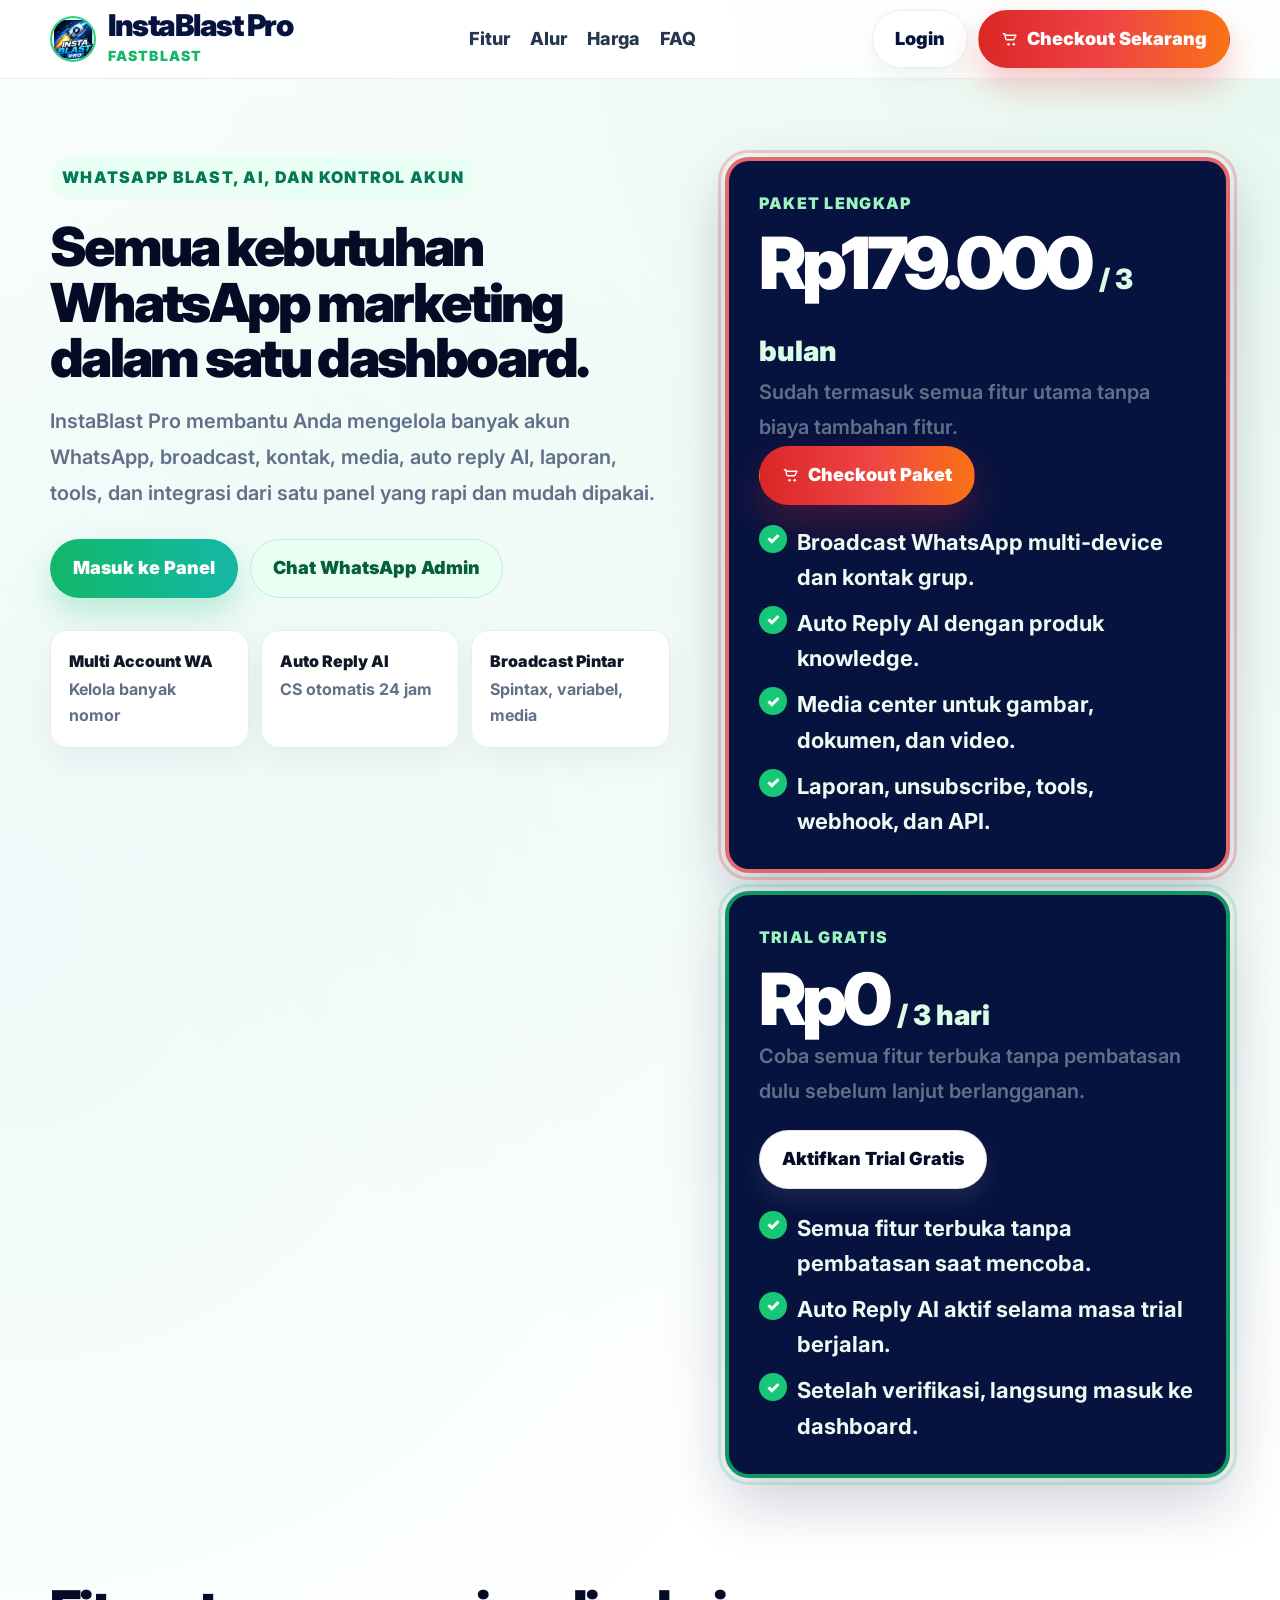
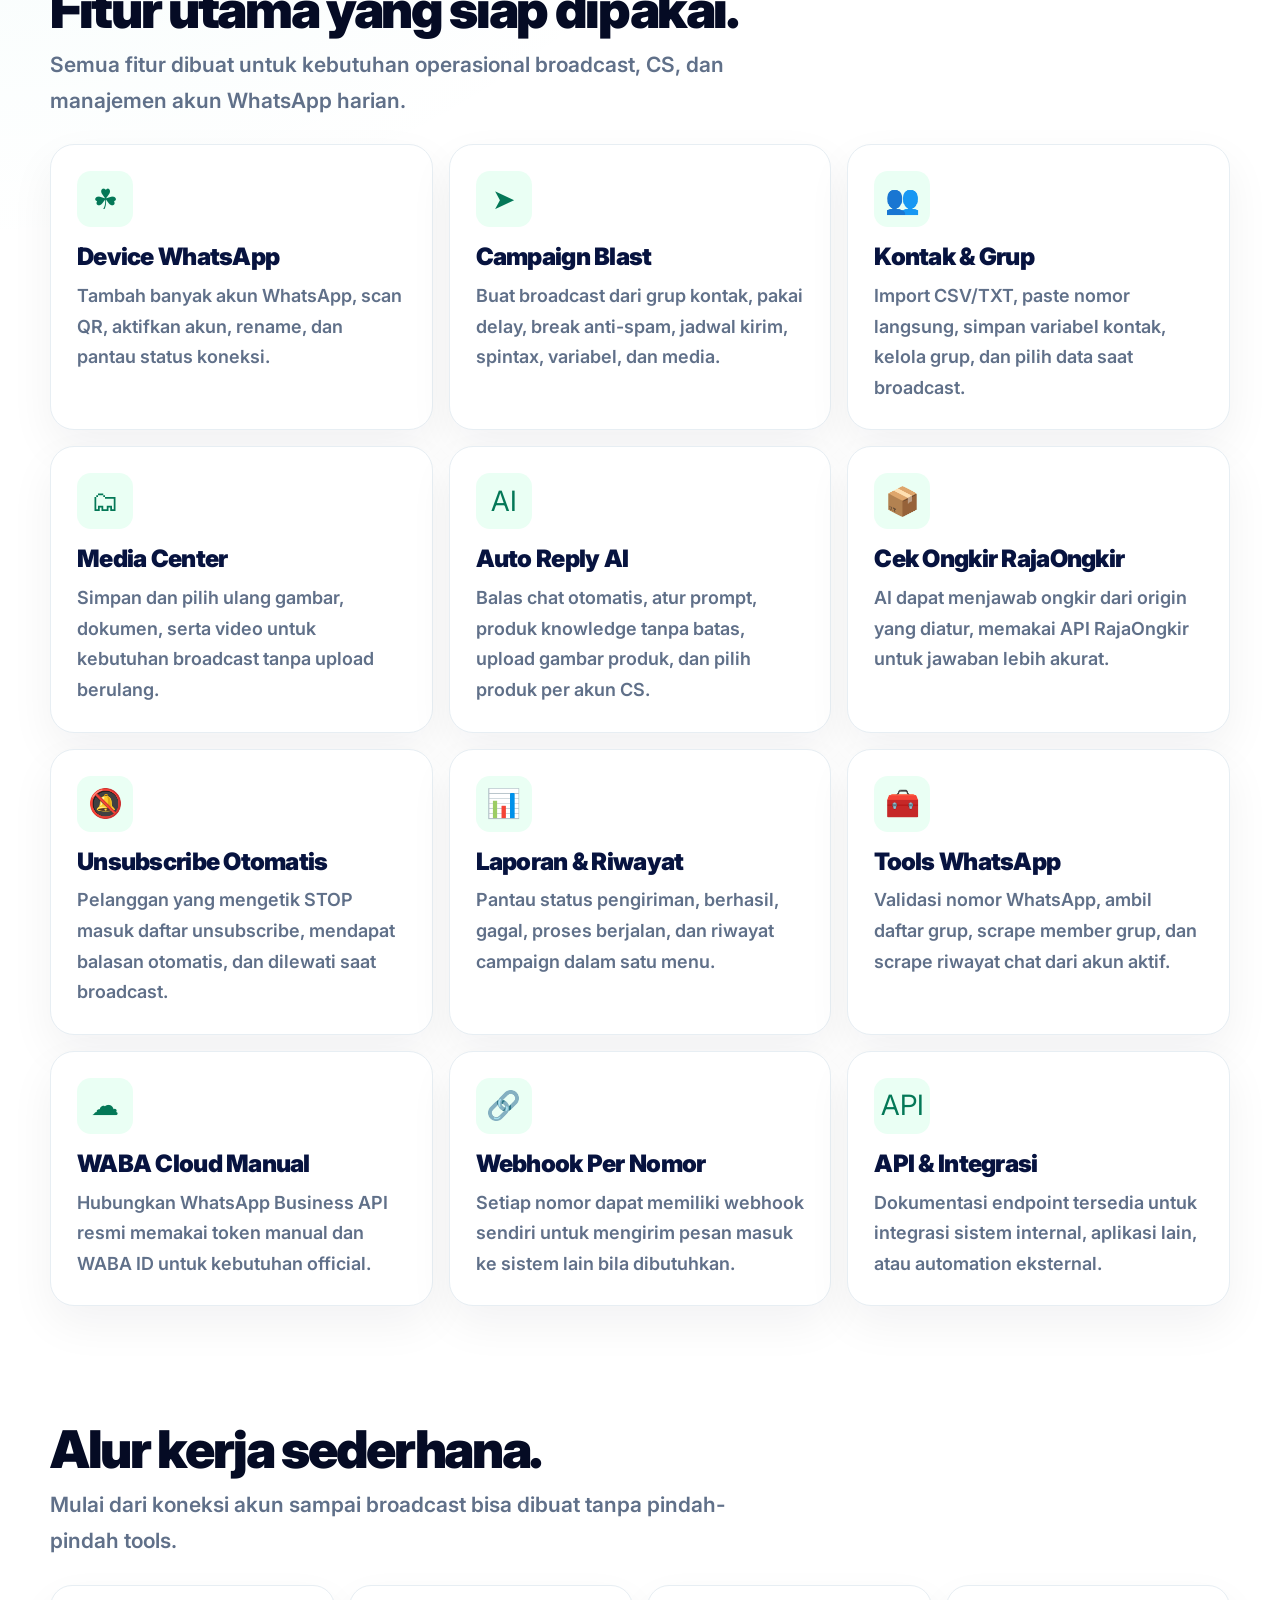
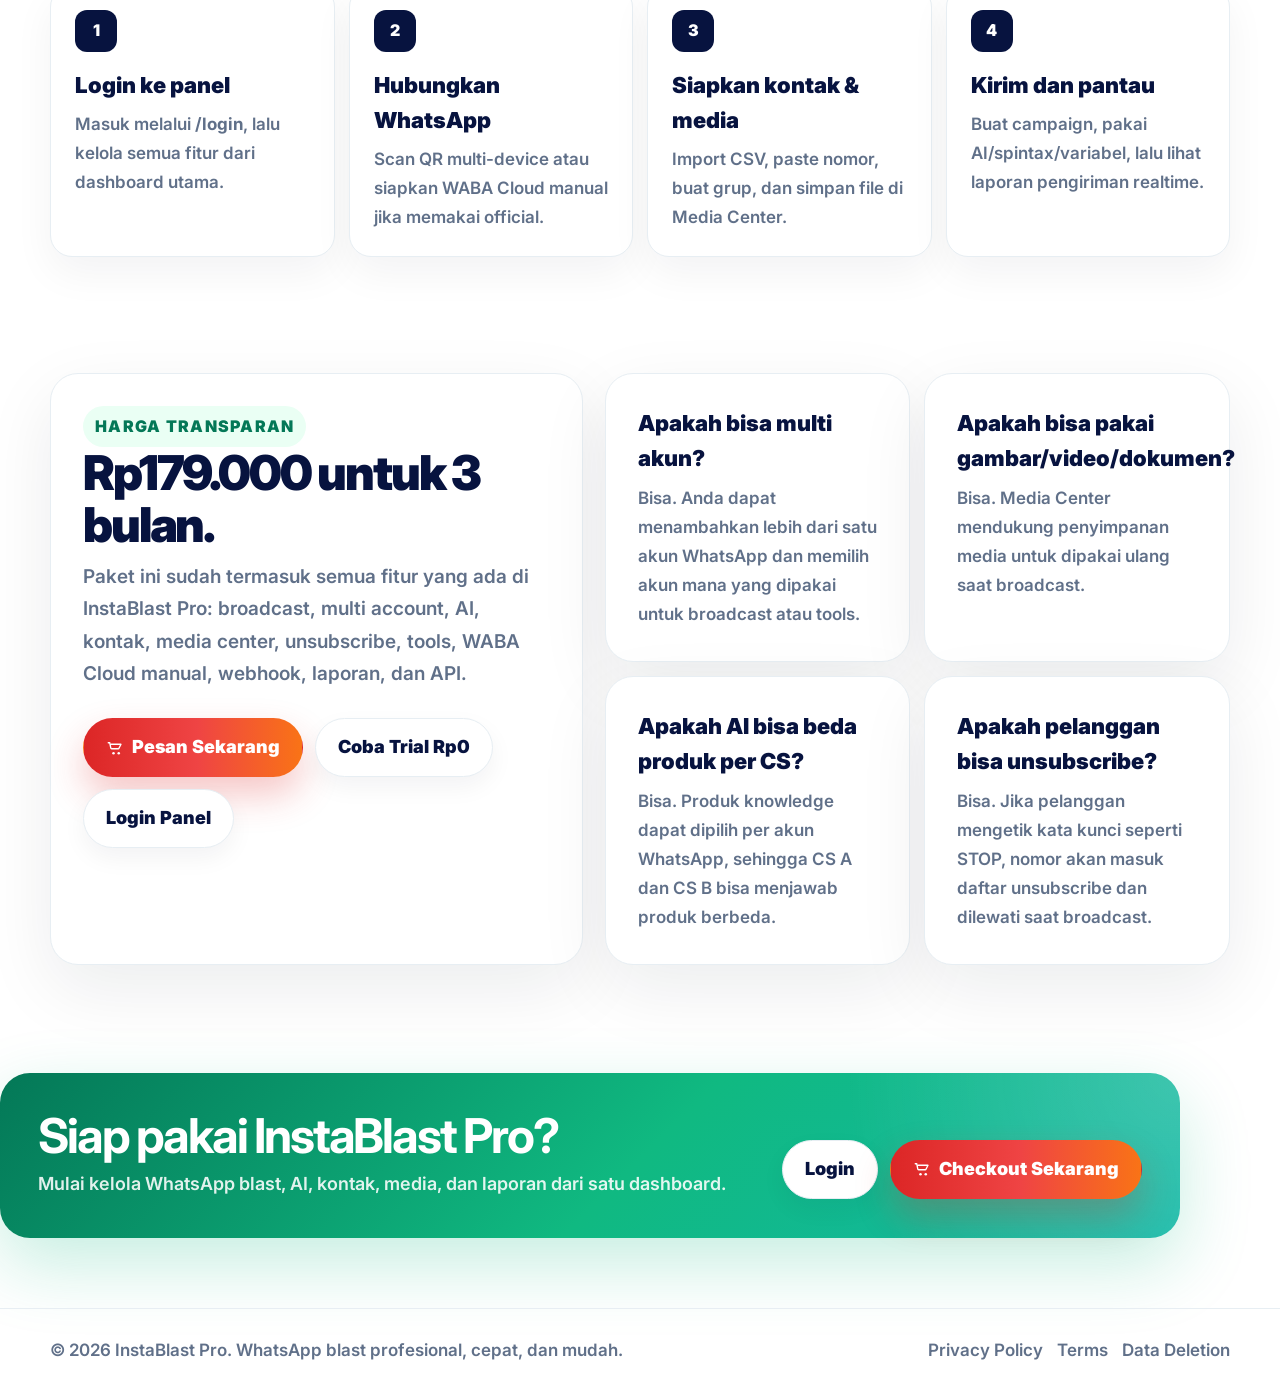
==== views/landing.html @ 59255509 "Add trial OTP flow and landing fixes" ====
<!doctype html>
<html lang="id">
<head>
  <meta charset="utf-8" />
  <meta name="viewport" content="width=device-width, initial-scale=1" />
  <title>InstaBlast Pro - WhatsApp Blast, AI, dan Multi Account</title>
  <meta name="description" content="InstaBlast Pro membantu bisnis mengelola WhatsApp blast, auto reply AI, kontak, media, laporan, dan multi account dalam satu dashboard." />
  <link rel="icon" href="/icon.ico" sizes="any" />
  <link href="https://fonts.googleapis.com/css2?family=Inter:wght@400;500;600;700;800;900&display=swap" rel="stylesheet">
  <style>
    :root {
      --green: #12b76a;
      --green-dark: #047857;
      --green-soft: #eafff4;
      --teal: #14b8a6;
      --ink: #07133f;
      --muted: #607089;
      --line: #e7eef3;
      --card: #ffffff;
      --bg: #ffffff;
      --shadow: 0 24px 70px rgba(16, 24, 40, 0.08);
      --radius: 28px;
    }

    * { box-sizing: border-box; }

    html {
      scroll-behavior: smooth;
    }

    body {
      margin: 0;
      font-family: 'Inter', sans-serif;
      color: var(--ink);
      background:
        radial-gradient(circle at top right, rgba(18, 183, 106, 0.10), transparent 32%),
        radial-gradient(circle at left 20%, rgba(20, 184, 166, 0.08), transparent 24%),
        var(--bg);
      line-height: 1.6;
    }

    a { color: inherit; text-decoration: none; }

    .container {
      width: min(1180px, calc(100% - 36px));
      margin: 0 auto;
    }

    .nav {
      position: sticky;
      top: 0;
      z-index: 20;
      background: rgba(255,255,255,0.88);
      backdrop-filter: blur(18px);
      border-bottom: 1px solid rgba(231, 238, 243, 0.86);
    }

    .nav-inner {
      height: 78px;
      display: flex;
      align-items: center;
      justify-content: space-between;
      gap: 18px;
    }

    .brand {
      display: flex;
      align-items: center;
      gap: 12px;
      min-width: 0;
    }

    .brand-logo {
      width: 46px;
      height: 46px;
      border-radius: 50%;
      overflow: hidden;
      border: 2px solid #31d084;
      background: var(--green-soft);
      flex: 0 0 46px;
    }

    .brand-logo img {
      width: 100%;
      height: 100%;
      object-fit: cover;
      display: block;
    }

    .brand-title {
      display: block;
      font-size: 30px;
      font-weight: 900;
      letter-spacing: -0.05em;
      line-height: 1;
    }

    .brand-sub {
      display: inline-block;
      margin-top: 5px;
      color: var(--green);
      font-size: 14px;
      font-weight: 900;
      letter-spacing: 0.08em;
      text-transform: uppercase;
    }

    .nav-links {
      display: flex;
      align-items: center;
      gap: 20px;
      color: #26364f;
      font-size: 18px;
      font-weight: 800;
    }

    .nav-links a:hover {
      color: var(--green-dark);
    }

    .nav-actions {
      display: flex;
      align-items: center;
      gap: 10px;
    }

    .btn {
      display: inline-flex;
      align-items: center;
      justify-content: center;
      gap: 8px;
      min-height: 54px;
      padding: 14px 22px;
      border-radius: 999px;
      font-weight: 900;
      font-size: 18px;
      border: 1px solid transparent;
      transition: transform .2s ease, box-shadow .2s ease, background .2s ease;
      white-space: nowrap;
    }

    .btn:hover {
      transform: translateY(-1px);
    }

    .btn-icon {
      width: 18px;
      height: 18px;
      display: inline-flex;
      flex: 0 0 18px;
    }

    .btn-icon svg {
      width: 100%;
      height: 100%;
      display: block;
    }

    .btn-primary {
      background: linear-gradient(90deg, var(--green) 0%, var(--teal) 100%);
      color: #ffffff;
      box-shadow: 0 16px 32px rgba(18, 183, 106, 0.24);
    }

    .btn-checkout {
      background: linear-gradient(90deg, #dc2626 0%, #ef4444 52%, #f97316 100%);
      color: #ffffff;
      box-shadow: 0 18px 36px rgba(220, 38, 38, 0.26);
    }

    .btn-checkout:hover {
      box-shadow: 0 22px 40px rgba(220, 38, 38, 0.34);
    }

    .btn-light {
      background: #ffffff;
      color: var(--ink);
      border-color: var(--line);
      box-shadow: 0 10px 24px rgba(16,24,40,0.05);
    }

    .btn-wa {
      background: var(--green-soft);
      color: #075e3c;
      border-color: #b9efcf;
    }

    .hero {
      padding: 78px 0 46px;
    }

    .hero-grid {
      display: grid;
      grid-template-columns: minmax(0, 1.04fr) minmax(320px, 0.82fr);
      gap: 34px;
      align-items: start;
    }

    .eyebrow {
      display: inline-flex;
      align-items: center;
      gap: 8px;
      padding: 8px 12px;
      border-radius: 999px;
      background: var(--green-soft);
      color: var(--green-dark);
      font-size: 16px;
      font-weight: 900;
      text-transform: uppercase;
      letter-spacing: .08em;
    }

    .hero h1 {
      margin: 20px 0 18px;
      max-width: 620px;
      font-size: clamp(34px, 4.2vw, 56px);
      line-height: 1.04;
      letter-spacing: -0.05em;
      font-weight: 900;
      color: #050b24;
    }

    .hero p {
      margin: 0;
      max-width: 620px;
      color: var(--muted);
      font-size: clamp(17px, 1.7vw, 20px);
      line-height: 1.78;
      font-weight: 600;
    }

    .hero-actions {
      display: flex;
      flex-wrap: wrap;
      gap: 12px;
      margin-top: 28px;
    }

    .hero-badges {
      display: grid;
      grid-template-columns: repeat(3, minmax(0, 1fr));
      gap: 12px;
      margin-top: 32px;
      max-width: 620px;
    }

    .hero-pricing-stack {
      display: grid;
      gap: 18px;
    }

    .trial-banner {
      padding: 30px;
      border-radius: 24px;
      background: #07133f;
      color: #ffffff;
      border: 4px solid rgba(18, 183, 106, 0.8);
      box-shadow: 0 24px 60px rgba(7, 19, 63, 0.2);
      outline: 3px solid rgba(18, 183, 106, 0.18);
      outline-offset: 4px;
    }

    .trial-banner .price-label {
      color: #9bf3bf;
    }

    .trial-banner .price {
      color: #ffffff;
      margin-top: 12px;
    }

    .trial-banner .price small {
      color: #d8fce6;
    }

    .trial-banner-copy {
      color: #d8e2f0;
    }

    .trial-banner .hero-actions {
      margin-top: 20px;
    }

    .trial-banner .btn-light {
      color: #07133f;
      border-color: rgba(255, 255, 255, 0.18);
      box-shadow: 0 12px 24px rgba(255,255,255,0.08);
    }

    .trial-banner .included-list {
      margin-top: 22px;
    }

    .trial-banner .included-item {
      color: #eefaf3;
    }

    .trial-banner .check {
      background: #16c776;
    }

    .mini-badge {
      padding: 18px;
      border-radius: 18px;
      background: #ffffff;
      border: 1px solid var(--line);
      box-shadow: 0 12px 30px rgba(16,24,40,0.05);
      font-weight: 900;
      color: #101828;
    }

    .mini-badge span {
      display: block;
      margin-top: 3px;
      color: var(--muted);
      font-size: 16px;
      font-weight: 700;
    }

    .hero-card {
      position: relative;
      padding: 26px;
      border-radius: var(--radius);
      background:
        radial-gradient(circle at top right, rgba(18, 183, 106, .16), transparent 32%),
        #ffffff;
      border: 1px solid var(--line);
      box-shadow: var(--shadow);
      overflow: hidden;
    }

    .trial-banner .btn-light {
      color: #050b24;
      border-color: rgba(17, 24, 39, 0.12);
    }

    .price-card {
      padding: 30px;
      border-radius: 24px;
      background: #07133f;
      color: #ffffff;
      border: 4px solid rgba(248, 113, 113, 0.92);
      box-shadow: 0 24px 60px rgba(7, 19, 63, 0.22);
      outline: 3px solid rgba(220, 38, 38, 0.22);
      outline-offset: 4px;
    }

    .price-label {
      color: #9bf3bf;
      font-size: 16px;
      font-weight: 900;
      letter-spacing: .08em;
      text-transform: uppercase;
    }

    .price {
      margin: 10px 0 4px;
      font-size: 72px;
      line-height: 1;
      letter-spacing: -0.06em;
      font-weight: 900;
    }

    .price small {
      font-size: 28px;
      letter-spacing: 0;
      color: #d8fce6;
    }

    .price-note {
      margin: 0 0 22px;
      color: #d8e2f0;
      font-size: 22px;
      font-weight: 600;
    }

    .included-list {
      display: grid;
      gap: 11px;
      margin: 20px 0 0;
    }

    .included-item {
      display: flex;
      gap: 10px;
      align-items: flex-start;
      color: #eefaf3;
      font-size: 22px;
      font-weight: 700;
    }

    .check {
      width: 28px;
      height: 28px;
      flex: 0 0 28px;
      display: grid;
      place-items: center;
      border-radius: 50%;
      background: #16c776;
      color: #ffffff;
      font-size: 16px;
      font-weight: 900;
    }

    .section {
      padding: 58px 0;
    }

    .section-head {
      max-width: 720px;
      margin-bottom: 26px;
    }

    .section-title {
      margin: 0 0 10px;
      font-size: clamp(34px, 4.1vw, 52px);
      line-height: 1.06;
      letter-spacing: -0.045em;
      font-weight: 900;
      color: #050b24;
    }

    .section-copy {
      margin: 0;
      color: var(--muted);
      font-size: clamp(18px, 2vw, 21px);
      font-weight: 600;
      line-height: 1.7;
    }

    .feature-grid {
      display: grid;
      grid-template-columns: repeat(3, minmax(0, 1fr));
      gap: 16px;
    }

    .feature-card {
      min-height: 250px;
      padding: 26px;
      border-radius: 24px;
      background: #ffffff;
      border: 1px solid var(--line);
      box-shadow: 0 18px 46px rgba(16,24,40,0.055);
    }

    .feature-icon {
      width: 56px;
      height: 56px;
      display: grid;
      place-items: center;
      border-radius: 14px;
      background: var(--green-soft);
      color: var(--green-dark);
      font-size: 28px;
      margin-bottom: 16px;
    }

    .feature-card h3 {
      margin: 0 0 9px;
      font-size: 24px;
      line-height: 1.2;
      font-weight: 900;
      letter-spacing: -0.03em;
    }

    .feature-card p {
      margin: 0;
      color: var(--muted);
      font-size: 18px;
      font-weight: 600;
      line-height: 1.7;
    }

    .workflow {
      display: grid;
      grid-template-columns: repeat(4, minmax(0, 1fr));
      gap: 14px;
      counter-reset: step;
    }

    .step-card {
      counter-increment: step;
      padding: 24px;
      border-radius: 22px;
      background: #ffffff;
      border: 1px solid var(--line);
      box-shadow: 0 16px 40px rgba(16,24,40,.05);
    }

    .step-card::before {
      content: counter(step);
      width: 42px;
      height: 42px;
      display: grid;
      place-items: center;
      border-radius: 12px;
      margin-bottom: 16px;
      background: #07133f;
      color: #ffffff;
      font-weight: 900;
    }

    .step-card h3 {
      margin: 0 0 7px;
      font-size: 22px;
      font-weight: 900;
    }

    .step-card p {
      margin: 0;
      color: var(--muted);
      font-size: 17px;
      font-weight: 600;
      line-height: 1.7;
    }

    .pricing-wrap {
      display: grid;
      grid-template-columns: 0.92fr 1.08fr;
      gap: 22px;
      align-items: stretch;
    }

    .pricing-info,
    .faq-card {
      padding: 32px;
      border-radius: var(--radius);
      background: #ffffff;
      border: 1px solid var(--line);
      box-shadow: var(--shadow);
    }

    .pricing-info h2 {
      margin: 0 0 10px;
      font-size: clamp(34px, 4vw, 48px);
      line-height: 1.08;
      letter-spacing: -0.045em;
      font-weight: 900;
    }

    .pricing-info p {
      margin: 0;
      color: var(--muted);
      font-weight: 600;
      font-size: 19px;
      line-height: 1.7;
    }

    .faq-grid {
      display: grid;
      grid-template-columns: repeat(2, minmax(0, 1fr));
      gap: 14px;
    }

    .faq-card h3 {
      margin: 0 0 8px;
      font-size: 22px;
      font-weight: 900;
    }

    .faq-card p {
      margin: 0;
      color: var(--muted);
      font-size: 17px;
      font-weight: 600;
      line-height: 1.7;
    }

    .cta {
      margin: 50px 0 70px;
      padding: 38px;
      border-radius: 30px;
      color: #ffffff;
      background:
        radial-gradient(circle at top right, rgba(255,255,255,.18), transparent 28%),
        linear-gradient(135deg, #047857 0%, #10b981 54%, #14b8a6 100%);
      box-shadow: 0 26px 70px rgba(16, 185, 129, .24);
      display: flex;
      align-items: center;
      justify-content: space-between;
      gap: 22px;
    }

    .cta h2 {
      margin: 0 0 8px;
      font-size: clamp(32px, 4.2vw, 48px);
      line-height: 1.06;
      letter-spacing: -0.045em;
    }

    .cta p {
      margin: 0;
      color: rgba(255,255,255,.88);
      font-weight: 600;
      font-size: 18px;
      line-height: 1.7;
    }

    .footer {
      padding: 28px 0;
      border-top: 1px solid var(--line);
      color: var(--muted);
      font-size: 17px;
      font-weight: 600;
    }

    .footer-inner {
      display: flex;
      justify-content: space-between;
      gap: 18px;
      flex-wrap: wrap;
    }

    .footer-links {
      display: flex;
      gap: 14px;
      flex-wrap: wrap;
    }

    @media (max-width: 920px) {
      .nav-links {
        display: none;
      }

      .hero-grid,
      .pricing-wrap {
        grid-template-columns: 1fr;
      }

      .feature-grid {
        grid-template-columns: repeat(2, minmax(0, 1fr));
      }

      .workflow {
        grid-template-columns: repeat(2, minmax(0, 1fr));
      }

      .cta {
        align-items: flex-start;
        flex-direction: column;
      }
    }

    @media (max-width: 640px) {
      .container {
        width: min(100% - 24px, 1180px);
      }

      .nav-inner {
        height: auto;
        min-height: 72px;
        align-items: flex-start;
        flex-direction: column;
        padding: 12px 0;
      }

      .nav-actions {
        width: 100%;
      }

      .nav-actions .btn {
        flex: 1;
        min-height: 42px;
        padding-inline: 14px;
        font-size: 16px;
      }

      .hero {
        padding-top: 44px;
      }

      .hero-badges,
      .feature-grid,
      .workflow,
      .faq-grid {
        grid-template-columns: 1fr;
      }

      .hero-card,
      .pricing-info,
      .faq-card,
      .cta {
        border-radius: 22px;
        padding: 24px;
      }

      .price {
        font-size: 54px;
      }

      .trial-banner {
        padding: 24px 22px;
        border-radius: 24px;
      }

      .hero-pricing-stack {
        gap: 16px;
      }

      .hero p,
      .trial-banner-copy,
      .section-copy,
      .feature-card p,
      .faq-card p,
      .pricing-info p,
      .cta p,
      .step-card p,
      .price-note,
      .included-item {
        font-size: 17px;
      }

      .feature-card h3,
      .faq-card h3,
      .step-card h3 {
        font-size: 20px;
      }

      .trial-banner .price {
        font-size: 54px;
      }
    }
  </style>
</head>
<body>
  <header class="nav">
    <div class="container nav-inner">
      <a class="brand" href="/">
        <span class="brand-logo"><img src="/icon.ico" alt="InstaBlast Pro" /></span>
        <span>
          <strong class="brand-title">InstaBlast Pro</strong>
          <span class="brand-sub">Fastblast</span>
        </span>
      </a>
      <nav class="nav-links" aria-label="Navigasi utama">
        <a href="#fitur">Fitur</a>
        <a href="#alur">Alur</a>
        <a href="#harga">Harga</a>
        <a href="#faq">FAQ</a>
      </nav>
      <div class="nav-actions">
        <a class="btn btn-light" href="/login">Login</a>
        <a class="btn btn-checkout" href="https://www.azkazamdigital.com/order/instablast-getway" target="_blank" rel="noopener noreferrer">
          <span class="btn-icon" aria-hidden="true">
            <svg viewBox="0 0 24 24" fill="none">
              <path d="M3 5h2l1.4 7.2a1 1 0 0 0 1 .8h8.9a1 1 0 0 0 1-.7L20 7H7" stroke="currentColor" stroke-width="1.8" stroke-linecap="round" stroke-linejoin="round"/>
              <circle cx="10" cy="19" r="1.7" fill="currentColor"/>
              <circle cx="17" cy="19" r="1.7" fill="currentColor"/>
            </svg>
          </span>
          Checkout Sekarang
        </a>
      </div>
    </div>
  </header>

  <main>
    <section class="hero">
      <div class="container hero-grid">
        <div>
          <div class="eyebrow">WhatsApp blast, AI, dan kontrol akun</div>
          <h1>Semua kebutuhan WhatsApp marketing dalam satu dashboard.</h1>
          <p>InstaBlast Pro membantu Anda mengelola banyak akun WhatsApp, broadcast, kontak, media, auto reply AI, laporan, tools, dan integrasi dari satu panel yang rapi dan mudah dipakai.</p>
          <div class="hero-actions">
            <a class="btn btn-primary" href="/login">Masuk ke Panel</a>
            <a class="btn btn-wa" href="https://wa.me/6285240956744?text=Halo%20Admin%2C%20saya%20ingin%20tanya%20InstaBlast%20Pro" target="_blank" rel="noopener noreferrer">Chat WhatsApp Admin</a>
          </div>
          <div class="hero-badges">
            <div class="mini-badge">Multi Account WA<span>Kelola banyak nomor</span></div>
            <div class="mini-badge">Auto Reply AI<span>CS otomatis 24 jam</span></div>
            <div class="mini-badge">Broadcast Pintar<span>Spintax, variabel, media</span></div>
          </div>
        </div>
        <aside class="hero-pricing-stack" id="harga">
          <div class="price-card">
            <div class="price-label">Paket lengkap</div>
            <div class="price">Rp179.000 <small>/ 3 bulan</small></div>
            <p class="price-note">Sudah termasuk semua fitur utama tanpa biaya tambahan fitur.</p>
            <a class="btn btn-checkout" href="https://www.azkazamdigital.com/order/instablast-getway" target="_blank" rel="noopener noreferrer">
              <span class="btn-icon" aria-hidden="true">
                <svg viewBox="0 0 24 24" fill="none">
                  <path d="M3 5h2l1.4 7.2a1 1 0 0 0 1 .8h8.9a1 1 0 0 0 1-.7L20 7H7" stroke="currentColor" stroke-width="1.8" stroke-linecap="round" stroke-linejoin="round"/>
                  <circle cx="10" cy="19" r="1.7" fill="currentColor"/>
                  <circle cx="17" cy="19" r="1.7" fill="currentColor"/>
                </svg>
              </span>
              Checkout Paket
            </a>
            <div class="included-list">
              <div class="included-item"><span class="check">✓</span><span>Broadcast WhatsApp multi-device dan kontak grup.</span></div>
              <div class="included-item"><span class="check">✓</span><span>Auto Reply AI dengan produk knowledge.</span></div>
              <div class="included-item"><span class="check">✓</span><span>Media center untuk gambar, dokumen, dan video.</span></div>
              <div class="included-item"><span class="check">✓</span><span>Laporan, unsubscribe, tools, webhook, dan API.</span></div>
            </div>
          </div>
          <div class="trial-banner">
            <div class="price-label">Trial gratis</div>
            <div class="price">Rp0 <small>/ 3 hari</small></div>
            <p class="price-note trial-banner-copy">Coba semua fitur terbuka tanpa pembatasan dulu sebelum lanjut berlangganan.</p>
            <div class="hero-actions">
              <a class="btn btn-light" href="/login#trial">Aktifkan Trial Gratis</a>
            </div>
            <div class="included-list">
              <div class="included-item"><span class="check">✓</span><span>Semua fitur terbuka tanpa pembatasan saat mencoba.</span></div>
              <div class="included-item"><span class="check">✓</span><span>Auto Reply AI aktif selama masa trial berjalan.</span></div>
              <div class="included-item"><span class="check">✓</span><span>Setelah verifikasi, langsung masuk ke dashboard.</span></div>
            </div>
          </div>
        </aside>
      </div>
    </section>

    <section class="section" id="fitur">
      <div class="container">
        <div class="section-head">
          <h2 class="section-title">Fitur utama yang siap dipakai.</h2>
          <p class="section-copy">Semua fitur dibuat untuk kebutuhan operasional broadcast, CS, dan manajemen akun WhatsApp harian.</p>
        </div>
        <div class="feature-grid">
          <article class="feature-card"><div class="feature-icon">☘</div><h3>Device WhatsApp</h3><p>Tambah banyak akun WhatsApp, scan QR, aktifkan akun, rename, dan pantau status koneksi.</p></article>
          <article class="feature-card"><div class="feature-icon">➤</div><h3>Campaign Blast</h3><p>Buat broadcast dari grup kontak, pakai delay, break anti-spam, jadwal kirim, spintax, variabel, dan media.</p></article>
          <article class="feature-card"><div class="feature-icon">👥</div><h3>Kontak & Grup</h3><p>Import CSV/TXT, paste nomor langsung, simpan variabel kontak, kelola grup, dan pilih data saat broadcast.</p></article>
          <article class="feature-card"><div class="feature-icon">🗂</div><h3>Media Center</h3><p>Simpan dan pilih ulang gambar, dokumen, serta video untuk kebutuhan broadcast tanpa upload berulang.</p></article>
          <article class="feature-card"><div class="feature-icon">AI</div><h3>Auto Reply AI</h3><p>Balas chat otomatis, atur prompt, produk knowledge tanpa batas, upload gambar produk, dan pilih produk per akun CS.</p></article>
          <article class="feature-card"><div class="feature-icon">📦</div><h3>Cek Ongkir RajaOngkir</h3><p>AI dapat menjawab ongkir dari origin yang diatur, memakai API RajaOngkir untuk jawaban lebih akurat.</p></article>
          <article class="feature-card"><div class="feature-icon">🔕</div><h3>Unsubscribe Otomatis</h3><p>Pelanggan yang mengetik STOP masuk daftar unsubscribe, mendapat balasan otomatis, dan dilewati saat broadcast.</p></article>
          <article class="feature-card"><div class="feature-icon">📊</div><h3>Laporan & Riwayat</h3><p>Pantau status pengiriman, berhasil, gagal, proses berjalan, dan riwayat campaign dalam satu menu.</p></article>
          <article class="feature-card"><div class="feature-icon">🧰</div><h3>Tools WhatsApp</h3><p>Validasi nomor WhatsApp, ambil daftar grup, scrape member grup, dan scrape riwayat chat dari akun aktif.</p></article>
          <article class="feature-card"><div class="feature-icon">☁</div><h3>WABA Cloud Manual</h3><p>Hubungkan WhatsApp Business API resmi memakai token manual dan WABA ID untuk kebutuhan official.</p></article>
          <article class="feature-card"><div class="feature-icon">🔗</div><h3>Webhook Per Nomor</h3><p>Setiap nomor dapat memiliki webhook sendiri untuk mengirim pesan masuk ke sistem lain bila dibutuhkan.</p></article>
          <article class="feature-card"><div class="feature-icon">API</div><h3>API & Integrasi</h3><p>Dokumentasi endpoint tersedia untuk integrasi sistem internal, aplikasi lain, atau automation eksternal.</p></article>
        </div>
      </div>
    </section>

    <section class="section" id="alur">
      <div class="container">
        <div class="section-head">
          <h2 class="section-title">Alur kerja sederhana.</h2>
          <p class="section-copy">Mulai dari koneksi akun sampai broadcast bisa dibuat tanpa pindah-pindah tools.</p>
        </div>
        <div class="workflow">
          <article class="step-card"><h3>Login ke panel</h3><p>Masuk melalui <strong>/login</strong>, lalu kelola semua fitur dari dashboard utama.</p></article>
          <article class="step-card"><h3>Hubungkan WhatsApp</h3><p>Scan QR multi-device atau siapkan WABA Cloud manual jika memakai official.</p></article>
          <article class="step-card"><h3>Siapkan kontak & media</h3><p>Import CSV, paste nomor, buat grup, dan simpan file di Media Center.</p></article>
          <article class="step-card"><h3>Kirim dan pantau</h3><p>Buat campaign, pakai AI/spintax/variabel, lalu lihat laporan pengiriman realtime.</p></article>
        </div>
      </div>
    </section>

    <section class="section" id="faq">
      <div class="container">
        <div class="pricing-wrap">
          <div class="pricing-info">
            <div class="eyebrow">Harga transparan</div>
            <h2>Rp179.000 untuk 3 bulan.</h2>
            <p>Paket ini sudah termasuk semua fitur yang ada di InstaBlast Pro: broadcast, multi account, AI, kontak, media center, unsubscribe, tools, WABA Cloud manual, webhook, laporan, dan API.</p>
            <div class="hero-actions">
              <a class="btn btn-checkout" href="https://www.azkazamdigital.com/order/instablast-getway" target="_blank" rel="noopener noreferrer">
                <span class="btn-icon" aria-hidden="true">
                  <svg viewBox="0 0 24 24" fill="none">
                    <path d="M3 5h2l1.4 7.2a1 1 0 0 0 1 .8h8.9a1 1 0 0 0 1-.7L20 7H7" stroke="currentColor" stroke-width="1.8" stroke-linecap="round" stroke-linejoin="round"/>
                    <circle cx="10" cy="19" r="1.7" fill="currentColor"/>
                    <circle cx="17" cy="19" r="1.7" fill="currentColor"/>
                  </svg>
                </span>
                Pesan Sekarang
              </a>
              <a class="btn btn-light" href="/login#trial">Coba Trial Rp0</a>
              <a class="btn btn-light" href="/login">Login Panel</a>
            </div>
          </div>
          <div class="faq-grid">
            <article class="faq-card"><h3>Apakah bisa multi akun?</h3><p>Bisa. Anda dapat menambahkan lebih dari satu akun WhatsApp dan memilih akun mana yang dipakai untuk broadcast atau tools.</p></article>
            <article class="faq-card"><h3>Apakah bisa pakai gambar/video/dokumen?</h3><p>Bisa. Media Center mendukung penyimpanan media untuk dipakai ulang saat broadcast.</p></article>
            <article class="faq-card"><h3>Apakah AI bisa beda produk per CS?</h3><p>Bisa. Produk knowledge dapat dipilih per akun WhatsApp, sehingga CS A dan CS B bisa menjawab produk berbeda.</p></article>
            <article class="faq-card"><h3>Apakah pelanggan bisa unsubscribe?</h3><p>Bisa. Jika pelanggan mengetik kata kunci seperti STOP, nomor akan masuk daftar unsubscribe dan dilewati saat broadcast.</p></article>
          </div>
        </div>
      </div>
    </section>

    <section class="container cta">
      <div>
        <h2>Siap pakai InstaBlast Pro?</h2>
        <p>Mulai kelola WhatsApp blast, AI, kontak, media, dan laporan dari satu dashboard.</p>
      </div>
      <div class="hero-actions">
        <a class="btn btn-light" href="/login">Login</a>
        <a class="btn btn-checkout" href="https://www.azkazamdigital.com/order/instablast-getway" target="_blank" rel="noopener noreferrer">
          <span class="btn-icon" aria-hidden="true">
            <svg viewBox="0 0 24 24" fill="none">
              <path d="M3 5h2l1.4 7.2a1 1 0 0 0 1 .8h8.9a1 1 0 0 0 1-.7L20 7H7" stroke="currentColor" stroke-width="1.8" stroke-linecap="round" stroke-linejoin="round"/>
              <circle cx="10" cy="19" r="1.7" fill="currentColor"/>
              <circle cx="17" cy="19" r="1.7" fill="currentColor"/>
            </svg>
          </span>
          Checkout Sekarang
        </a>
      </div>
    </section>
  </main>

  <footer class="footer">
    <div class="container footer-inner">
      <div>© 2026 InstaBlast Pro. WhatsApp blast profesional, cepat, dan mudah.</div>
      <div class="footer-links">
        <a href="/privacy-policy">Privacy Policy</a>
        <a href="/terms-of-service">Terms</a>
        <a href="/data-deletion">Data Deletion</a>
      </div>
    </div>
  </footer>
</body>
</html>
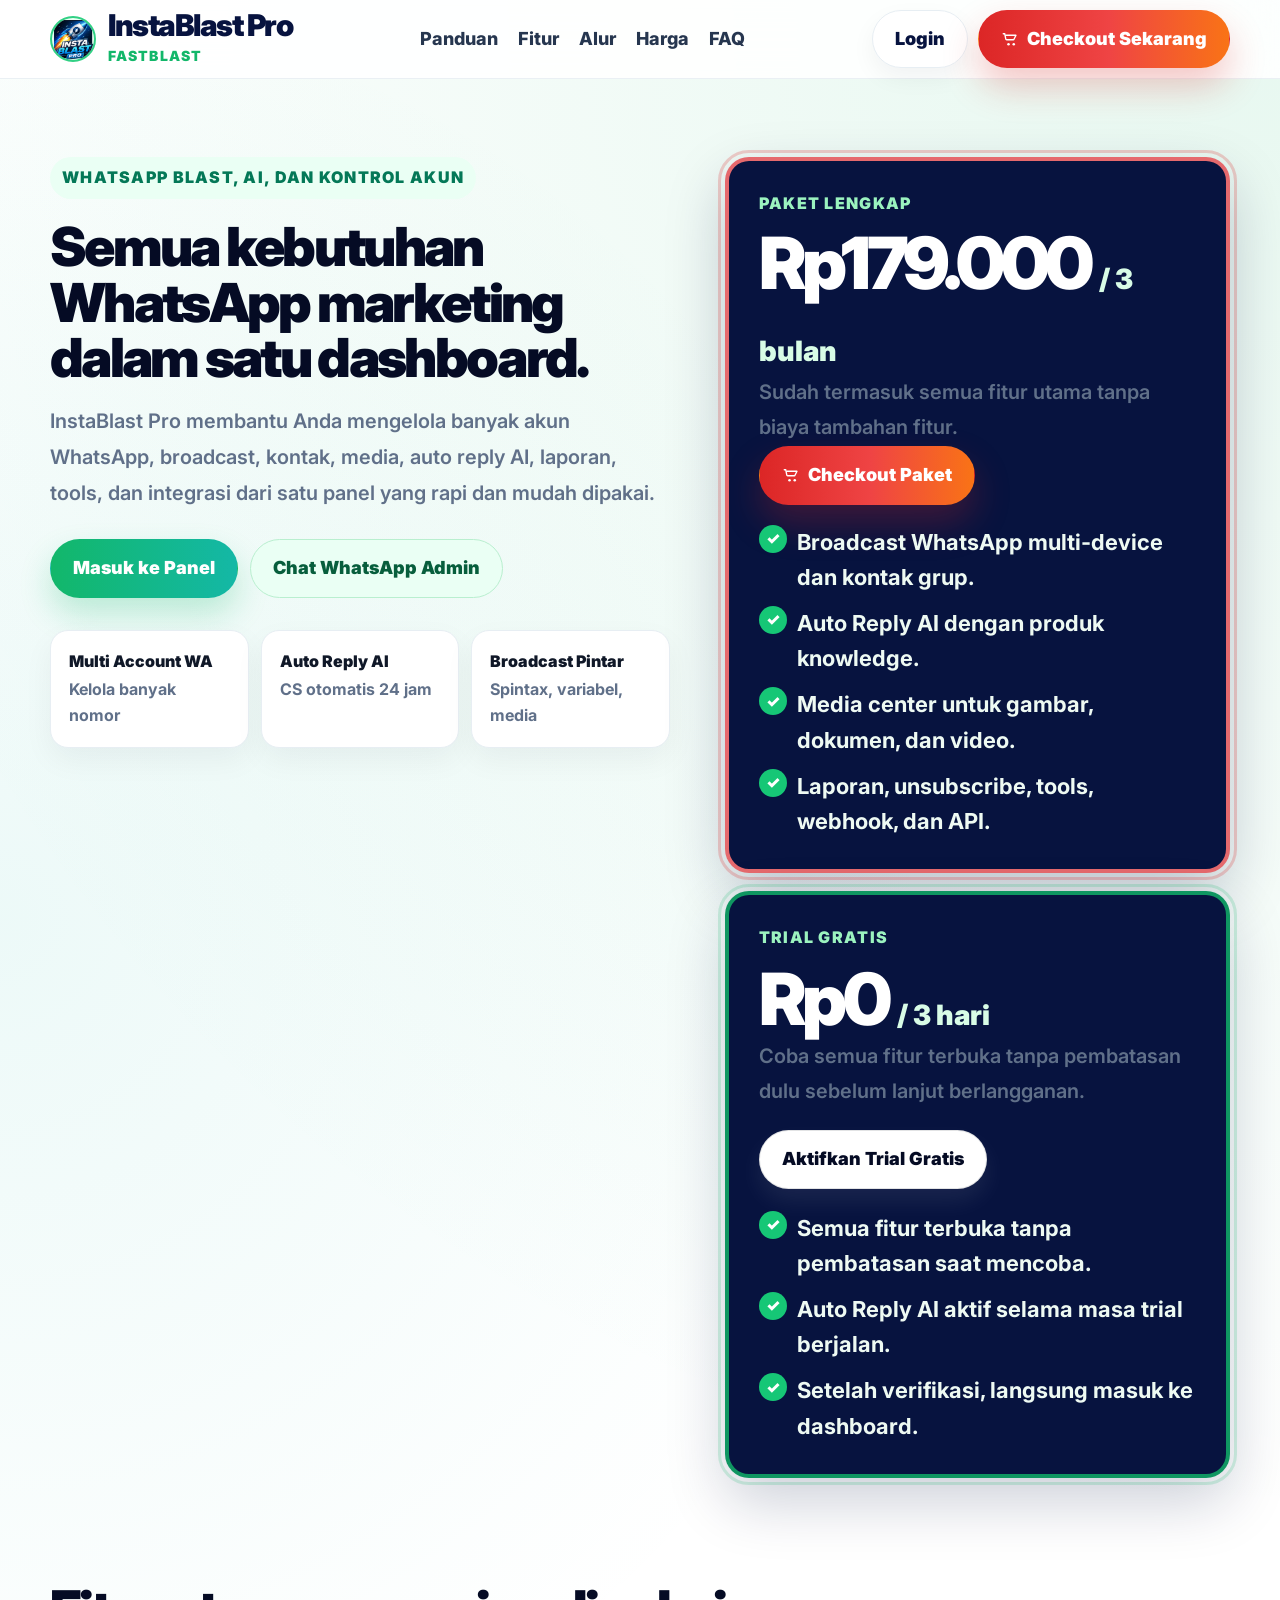
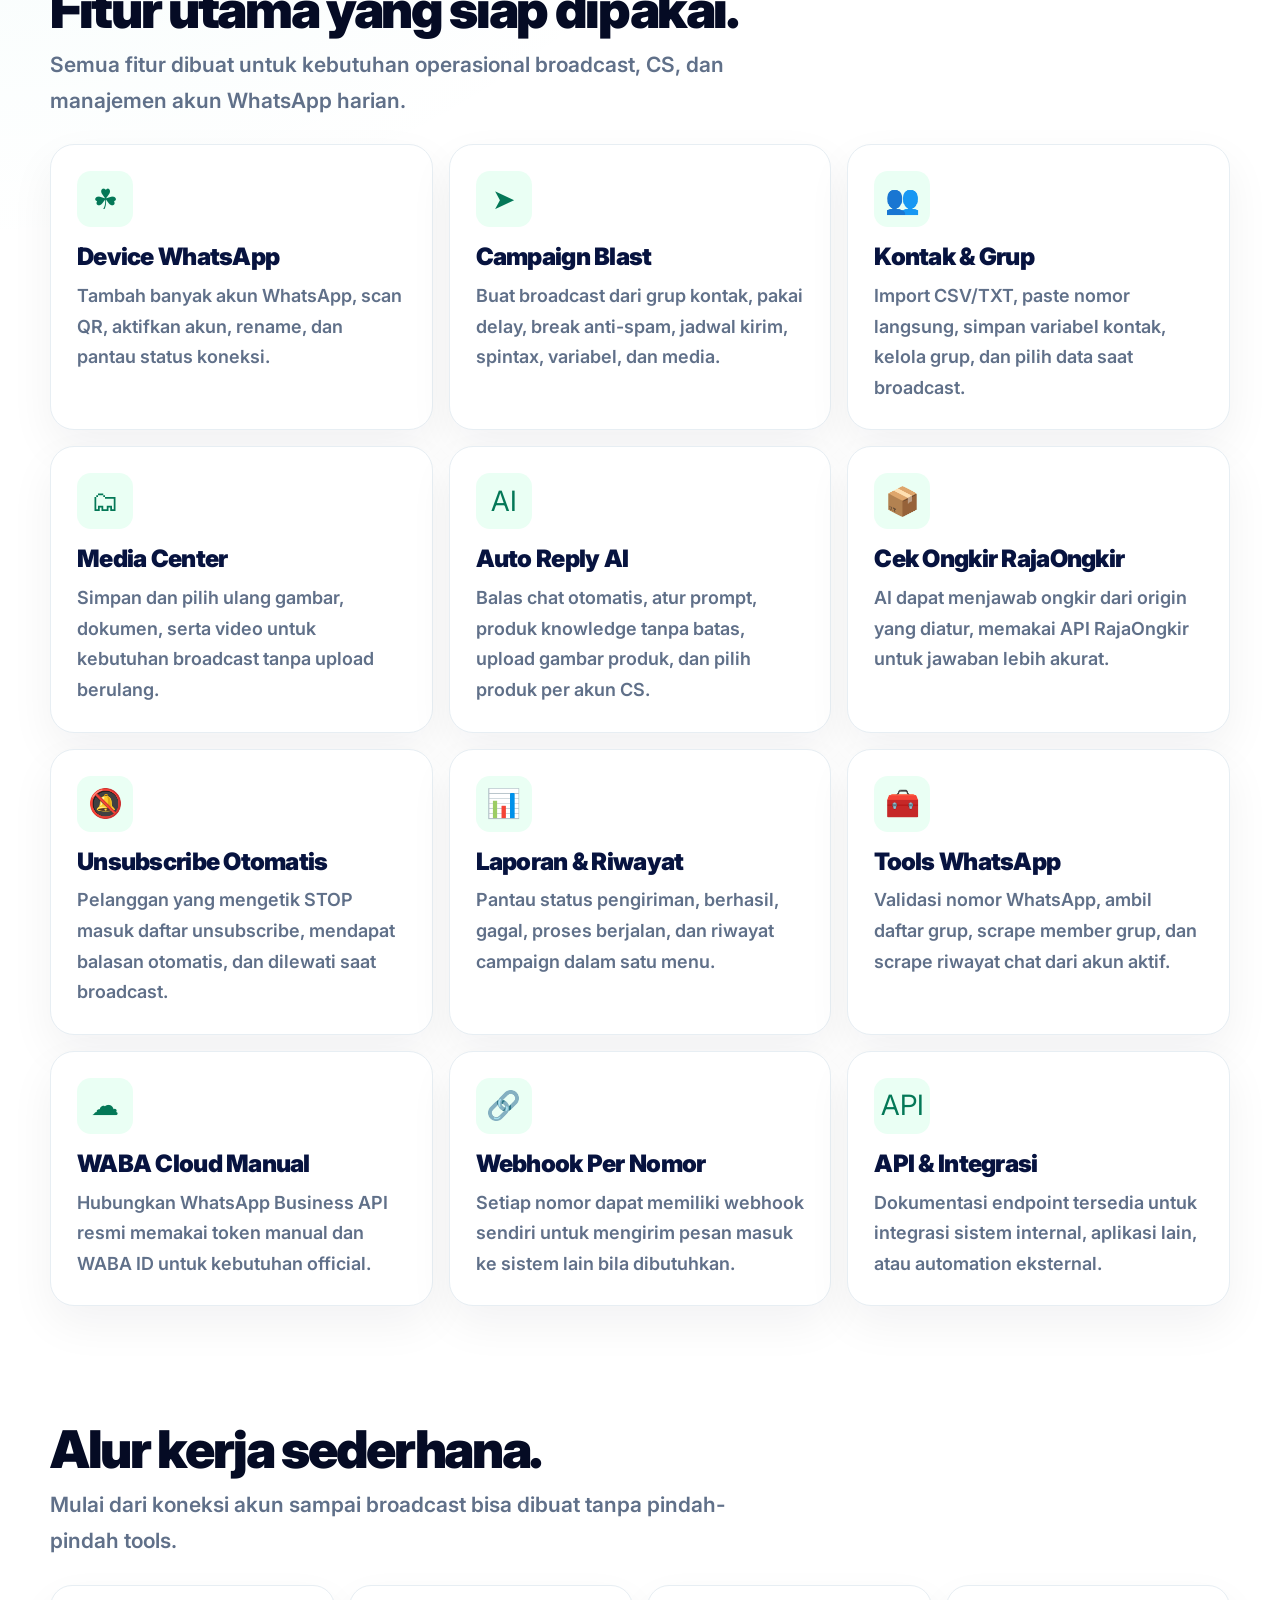
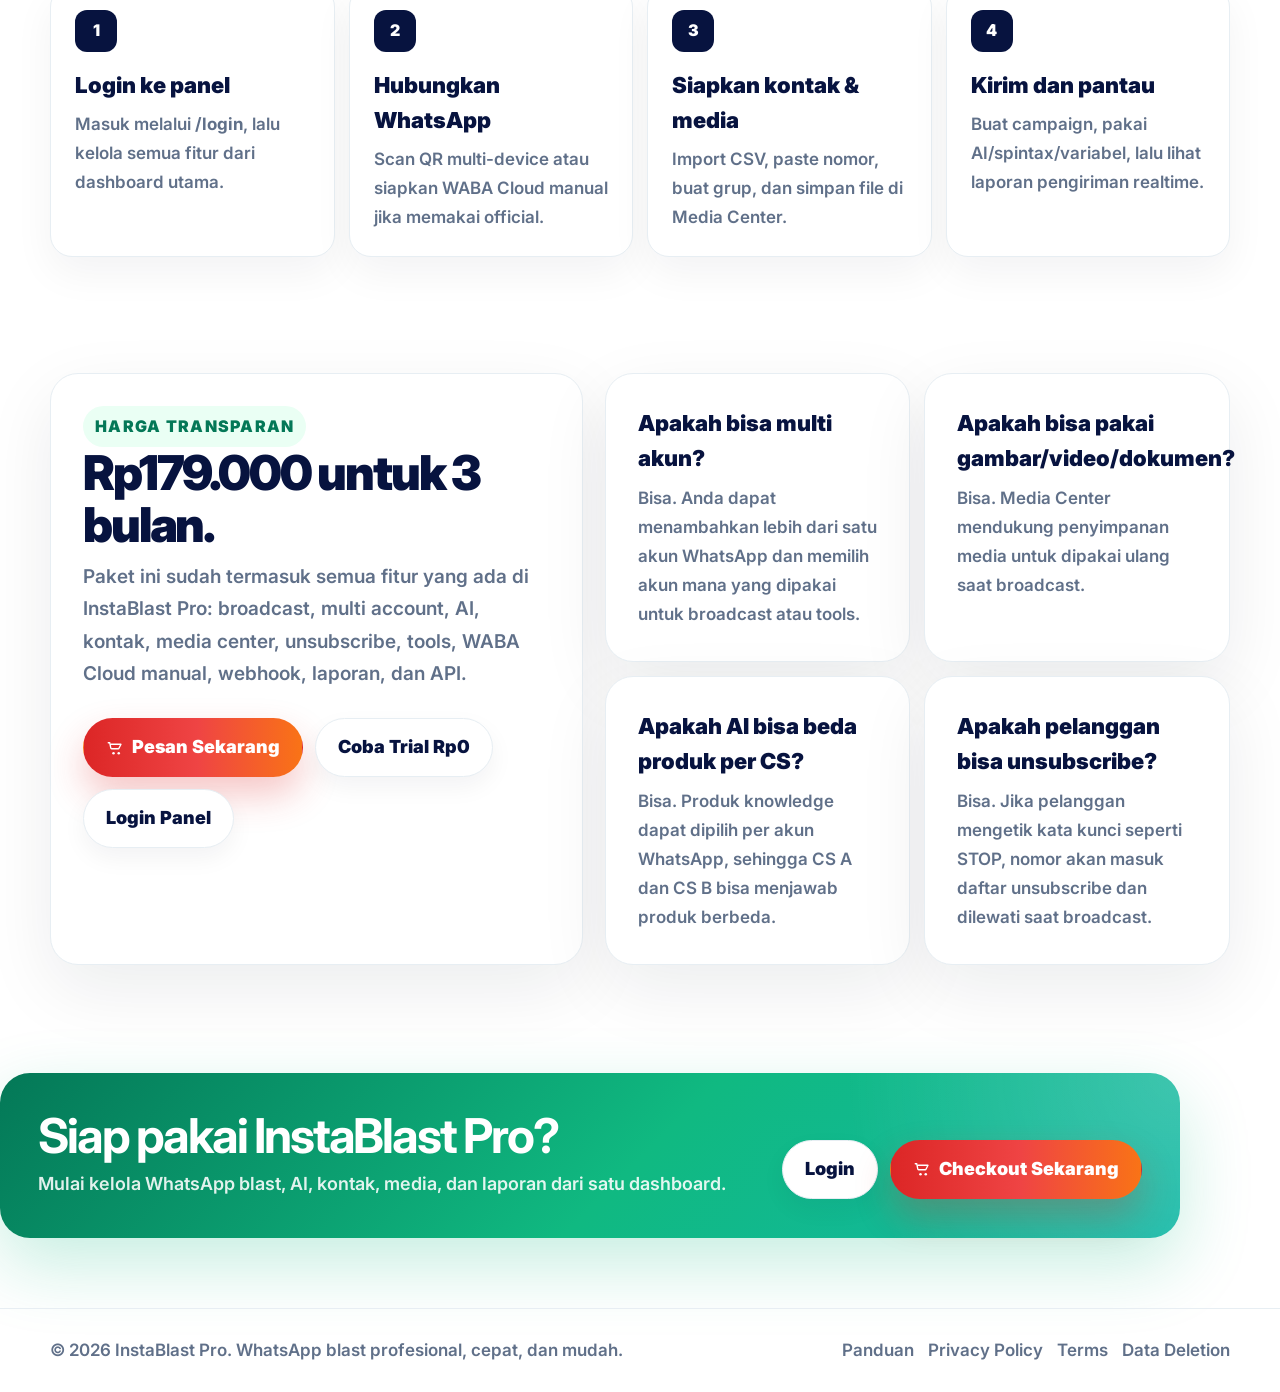
==== commit de6adbaa: "Add public guide page and dashboard guide menu" ====
--- a/views/landing.html
+++ b/views/landing.html
@@ -733,6 +733,7 @@
         </span>
       </a>
       <nav class="nav-links" aria-label="Navigasi utama">
+        <a href="/panduan">Panduan</a>
         <a href="#fitur">Fitur</a>
         <a href="#alur">Alur</a>
         <a href="#harga">Harga</a>
@@ -905,6 +906,7 @@
     <div class="container footer-inner">
       <div>© 2026 InstaBlast Pro. WhatsApp blast profesional, cepat, dan mudah.</div>
       <div class="footer-links">
+        <a href="/panduan">Panduan</a>
         <a href="/privacy-policy">Privacy Policy</a>
         <a href="/terms-of-service">Terms</a>
         <a href="/data-deletion">Data Deletion</a>
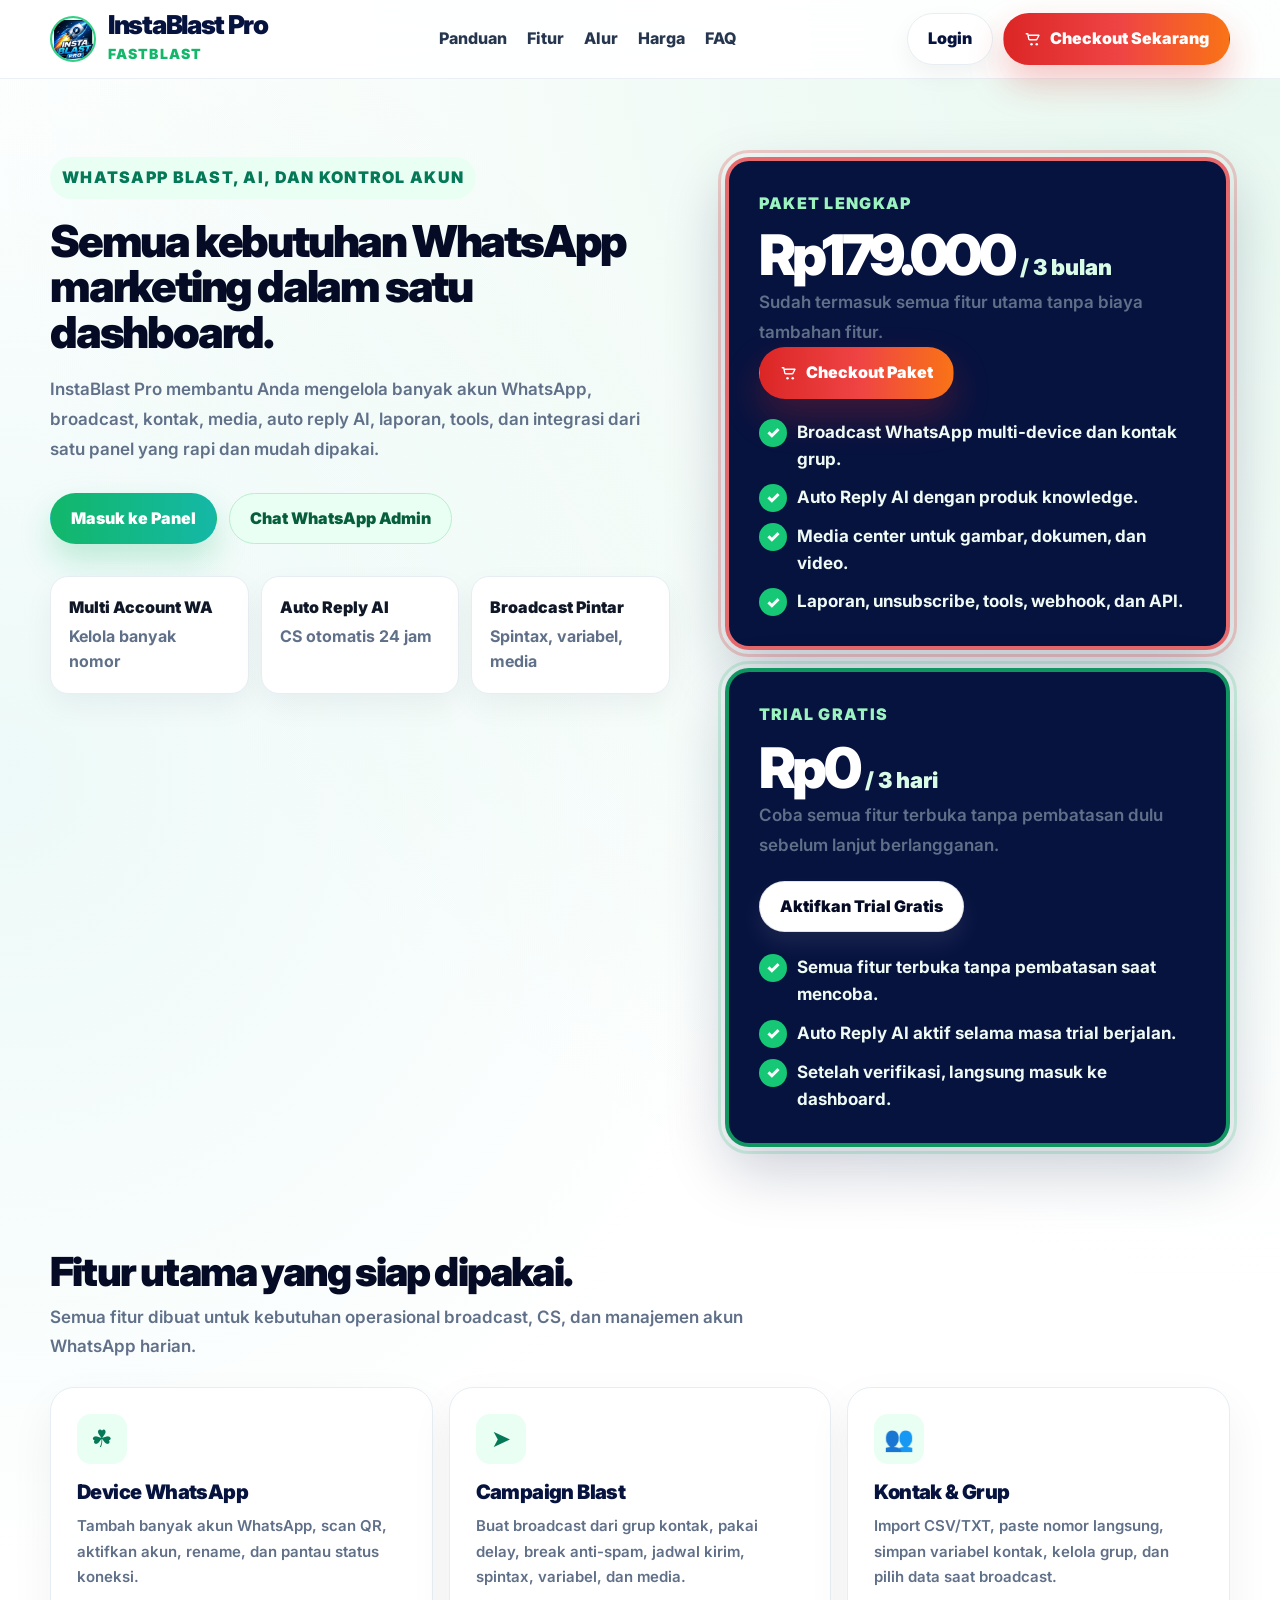
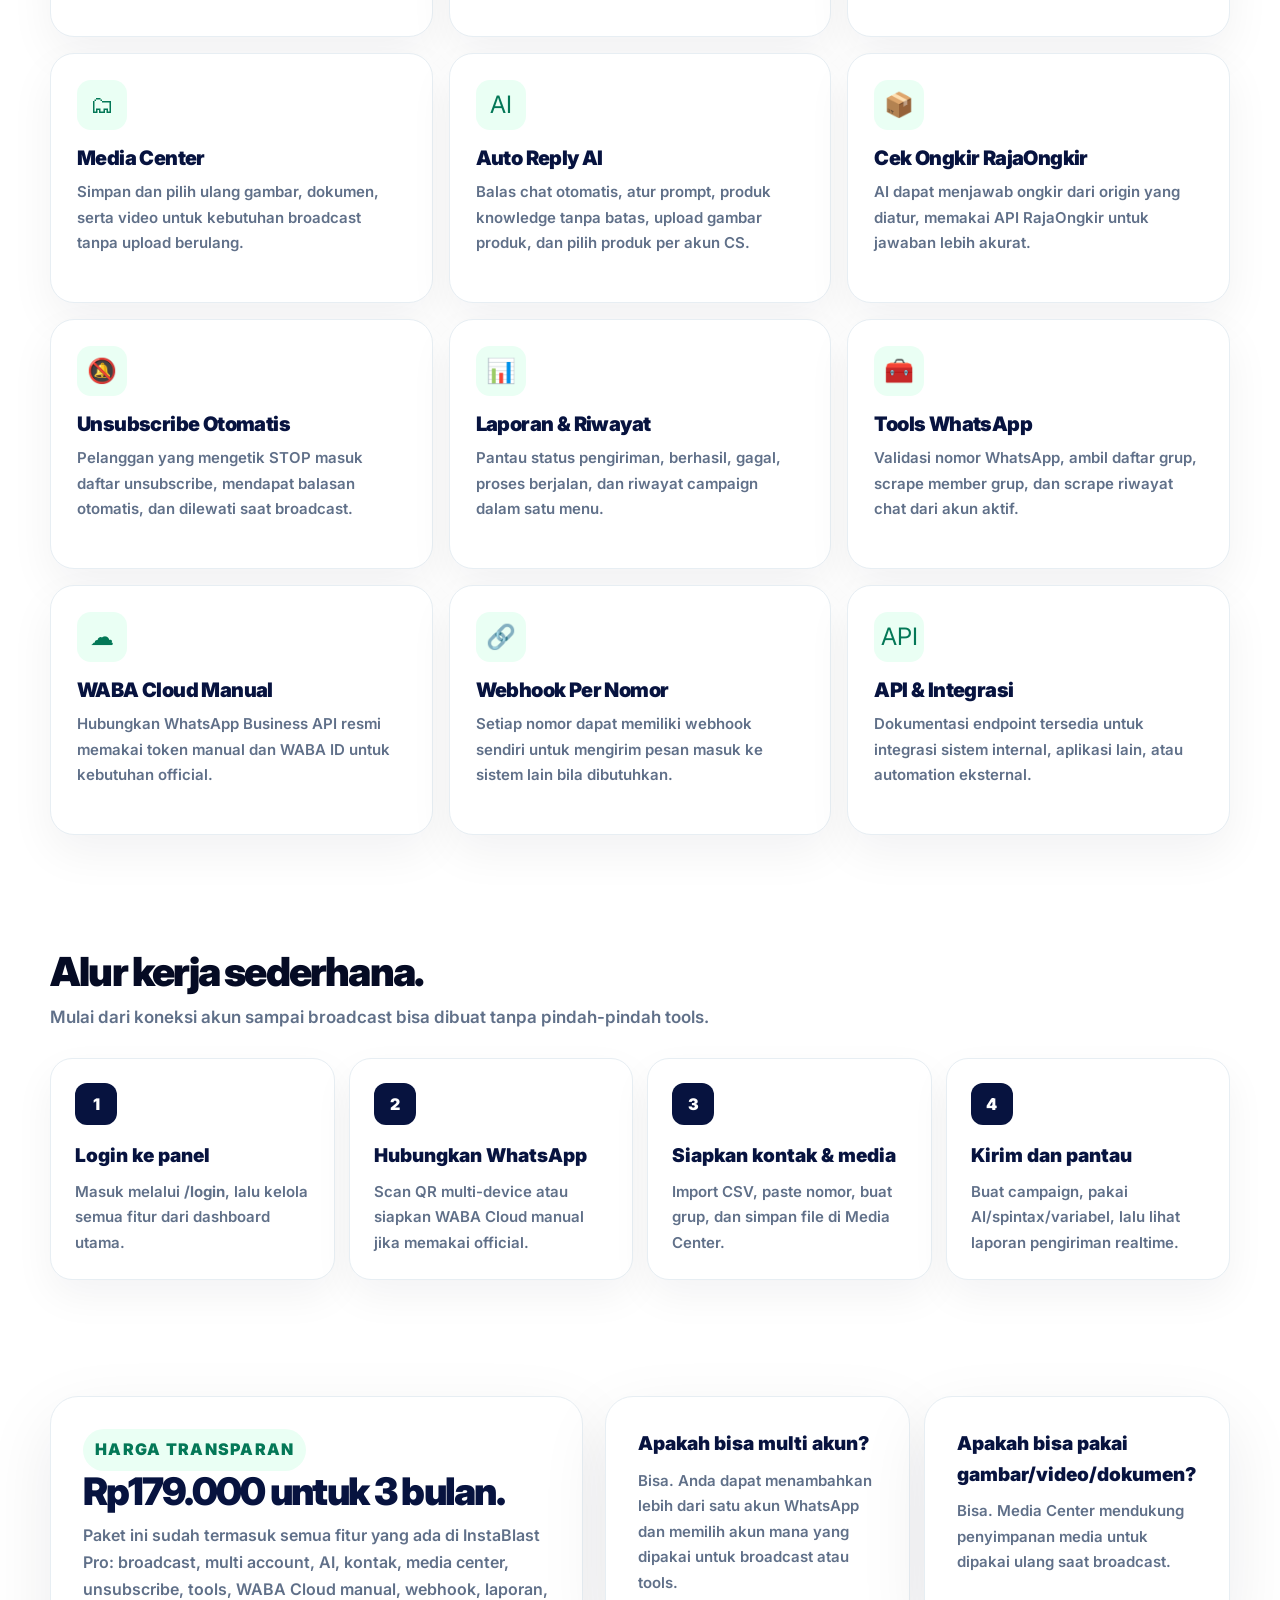
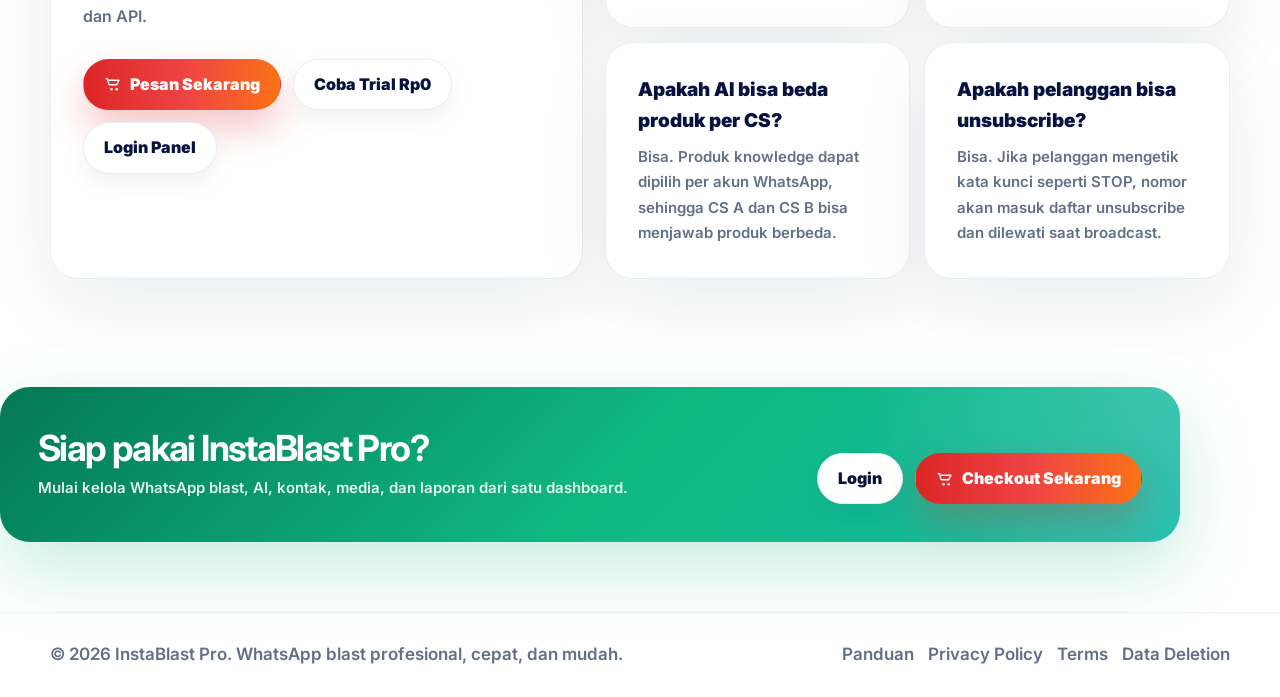
==== commit 6b3b0ac1: "Normalize landing and login typography" ====
--- a/views/landing.html
+++ b/views/landing.html
@@ -89,7 +89,7 @@
 
     .brand-title {
       display: block;
-      font-size: 30px;
+      font-size: 26px;
       font-weight: 900;
       letter-spacing: -0.05em;
       line-height: 1;
@@ -110,7 +110,7 @@
       align-items: center;
       gap: 20px;
       color: #26364f;
-      font-size: 18px;
+      font-size: 16px;
       font-weight: 800;
     }
 
@@ -129,11 +129,11 @@
       align-items: center;
       justify-content: center;
       gap: 8px;
-      min-height: 54px;
-      padding: 14px 22px;
+      min-height: 50px;
+      padding: 12px 20px;
       border-radius: 999px;
       font-weight: 900;
-      font-size: 18px;
+      font-size: 16px;
       border: 1px solid transparent;
       transition: transform .2s ease, box-shadow .2s ease, background .2s ease;
       white-space: nowrap;
@@ -213,7 +213,7 @@
     .hero h1 {
       margin: 20px 0 18px;
       max-width: 620px;
-      font-size: clamp(34px, 4.2vw, 56px);
+      font-size: clamp(28px, 3.6vw, 44px);
       line-height: 1.04;
       letter-spacing: -0.05em;
       font-weight: 900;
@@ -224,7 +224,7 @@
       margin: 0;
       max-width: 620px;
       color: var(--muted);
-      font-size: clamp(17px, 1.7vw, 20px);
+      font-size: clamp(15px, 1.35vw, 17px);
       line-height: 1.78;
       font-weight: 600;
     }
@@ -355,14 +355,14 @@
 
     .price {
       margin: 10px 0 4px;
-      font-size: 72px;
+      font-size: 56px;
       line-height: 1;
       letter-spacing: -0.06em;
       font-weight: 900;
     }
 
     .price small {
-      font-size: 28px;
+      font-size: 22px;
       letter-spacing: 0;
       color: #d8fce6;
     }
@@ -370,7 +370,7 @@
     .price-note {
       margin: 0 0 22px;
       color: #d8e2f0;
-      font-size: 22px;
+      font-size: 17px;
       font-weight: 600;
     }
 
@@ -385,7 +385,7 @@
       gap: 10px;
       align-items: flex-start;
       color: #eefaf3;
-      font-size: 22px;
+      font-size: 17px;
       font-weight: 700;
     }
 
@@ -413,7 +413,7 @@
 
     .section-title {
       margin: 0 0 10px;
-      font-size: clamp(34px, 4.1vw, 52px);
+      font-size: clamp(28px, 3.2vw, 40px);
       line-height: 1.06;
       letter-spacing: -0.045em;
       font-weight: 900;
@@ -423,7 +423,7 @@
     .section-copy {
       margin: 0;
       color: var(--muted);
-      font-size: clamp(18px, 2vw, 21px);
+      font-size: clamp(15px, 1.5vw, 17px);
       font-weight: 600;
       line-height: 1.7;
     }
@@ -444,20 +444,20 @@
     }
 
     .feature-icon {
-      width: 56px;
-      height: 56px;
+      width: 50px;
+      height: 50px;
       display: grid;
       place-items: center;
       border-radius: 14px;
       background: var(--green-soft);
       color: var(--green-dark);
-      font-size: 28px;
+      font-size: 24px;
       margin-bottom: 16px;
     }
 
     .feature-card h3 {
       margin: 0 0 9px;
-      font-size: 24px;
+      font-size: 20px;
       line-height: 1.2;
       font-weight: 900;
       letter-spacing: -0.03em;
@@ -466,7 +466,7 @@
     .feature-card p {
       margin: 0;
       color: var(--muted);
-      font-size: 18px;
+      font-size: 15px;
       font-weight: 600;
       line-height: 1.7;
     }
@@ -502,14 +502,14 @@
 
     .step-card h3 {
       margin: 0 0 7px;
-      font-size: 22px;
+      font-size: 19px;
       font-weight: 900;
     }
 
     .step-card p {
       margin: 0;
       color: var(--muted);
-      font-size: 17px;
+      font-size: 15px;
       font-weight: 600;
       line-height: 1.7;
     }
@@ -532,7 +532,7 @@
 
     .pricing-info h2 {
       margin: 0 0 10px;
-      font-size: clamp(34px, 4vw, 48px);
+      font-size: clamp(28px, 3vw, 38px);
       line-height: 1.08;
       letter-spacing: -0.045em;
       font-weight: 900;
@@ -542,7 +542,7 @@
       margin: 0;
       color: var(--muted);
       font-weight: 600;
-      font-size: 19px;
+      font-size: 16px;
       line-height: 1.7;
     }
 
@@ -554,14 +554,14 @@
 
     .faq-card h3 {
       margin: 0 0 8px;
-      font-size: 22px;
+      font-size: 19px;
       font-weight: 900;
     }
 
     .faq-card p {
       margin: 0;
       color: var(--muted);
-      font-size: 17px;
+      font-size: 15px;
       font-weight: 600;
       line-height: 1.7;
     }
@@ -583,7 +583,7 @@
 
     .cta h2 {
       margin: 0 0 8px;
-      font-size: clamp(32px, 4.2vw, 48px);
+      font-size: clamp(26px, 3.2vw, 36px);
       line-height: 1.06;
       letter-spacing: -0.045em;
     }
@@ -592,7 +592,7 @@
       margin: 0;
       color: rgba(255,255,255,.88);
       font-weight: 600;
-      font-size: 18px;
+      font-size: 15px;
       line-height: 1.7;
     }
 
@@ -662,7 +662,7 @@
         flex: 1;
         min-height: 42px;
         padding-inline: 14px;
-        font-size: 16px;
+        font-size: 15px;
       }
 
       .hero {
@@ -685,7 +685,7 @@
       }
 
       .price {
-        font-size: 54px;
+        font-size: 44px;
       }
 
       .trial-banner {
@@ -707,17 +707,17 @@
       .step-card p,
       .price-note,
       .included-item {
-        font-size: 17px;
+        font-size: 15px;
       }
 
       .feature-card h3,
       .faq-card h3,
       .step-card h3 {
-        font-size: 20px;
+        font-size: 18px;
       }
 
       .trial-banner .price {
-        font-size: 54px;
+        font-size: 44px;
       }
     }
   </style>
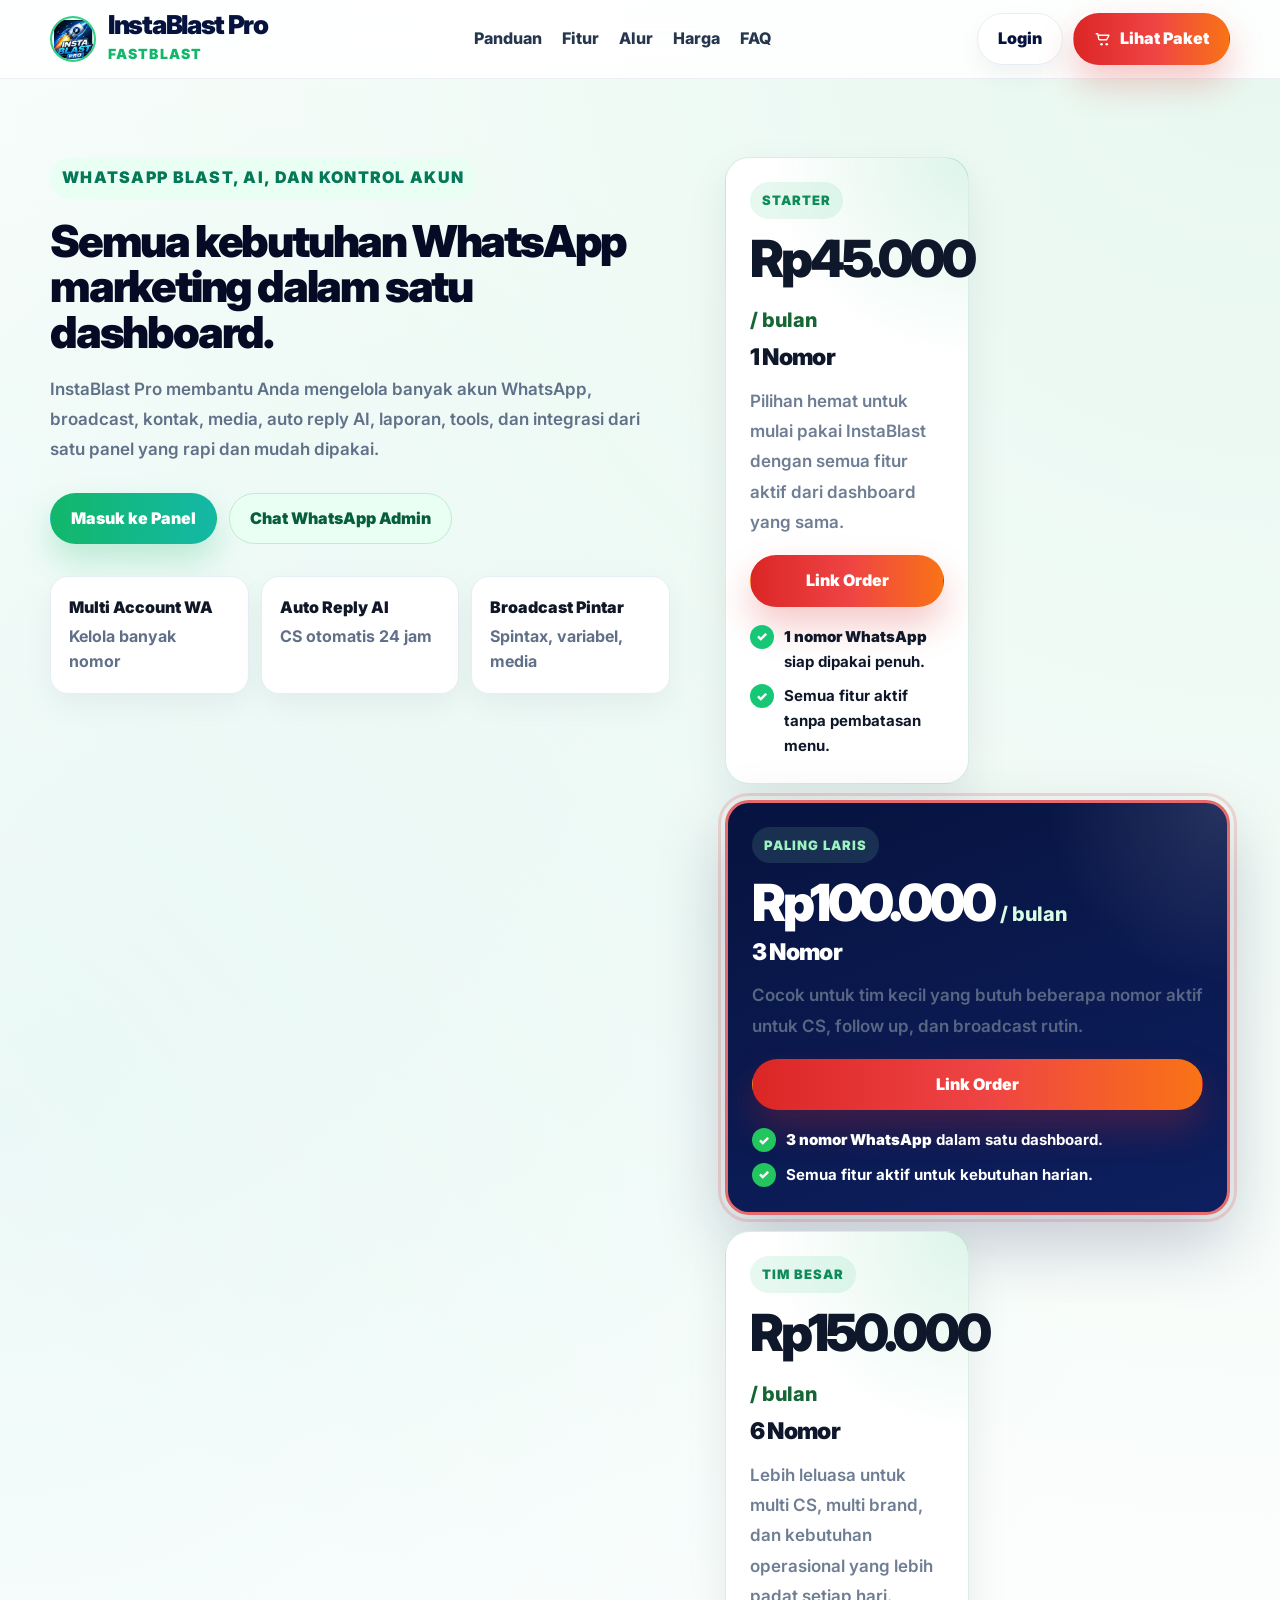
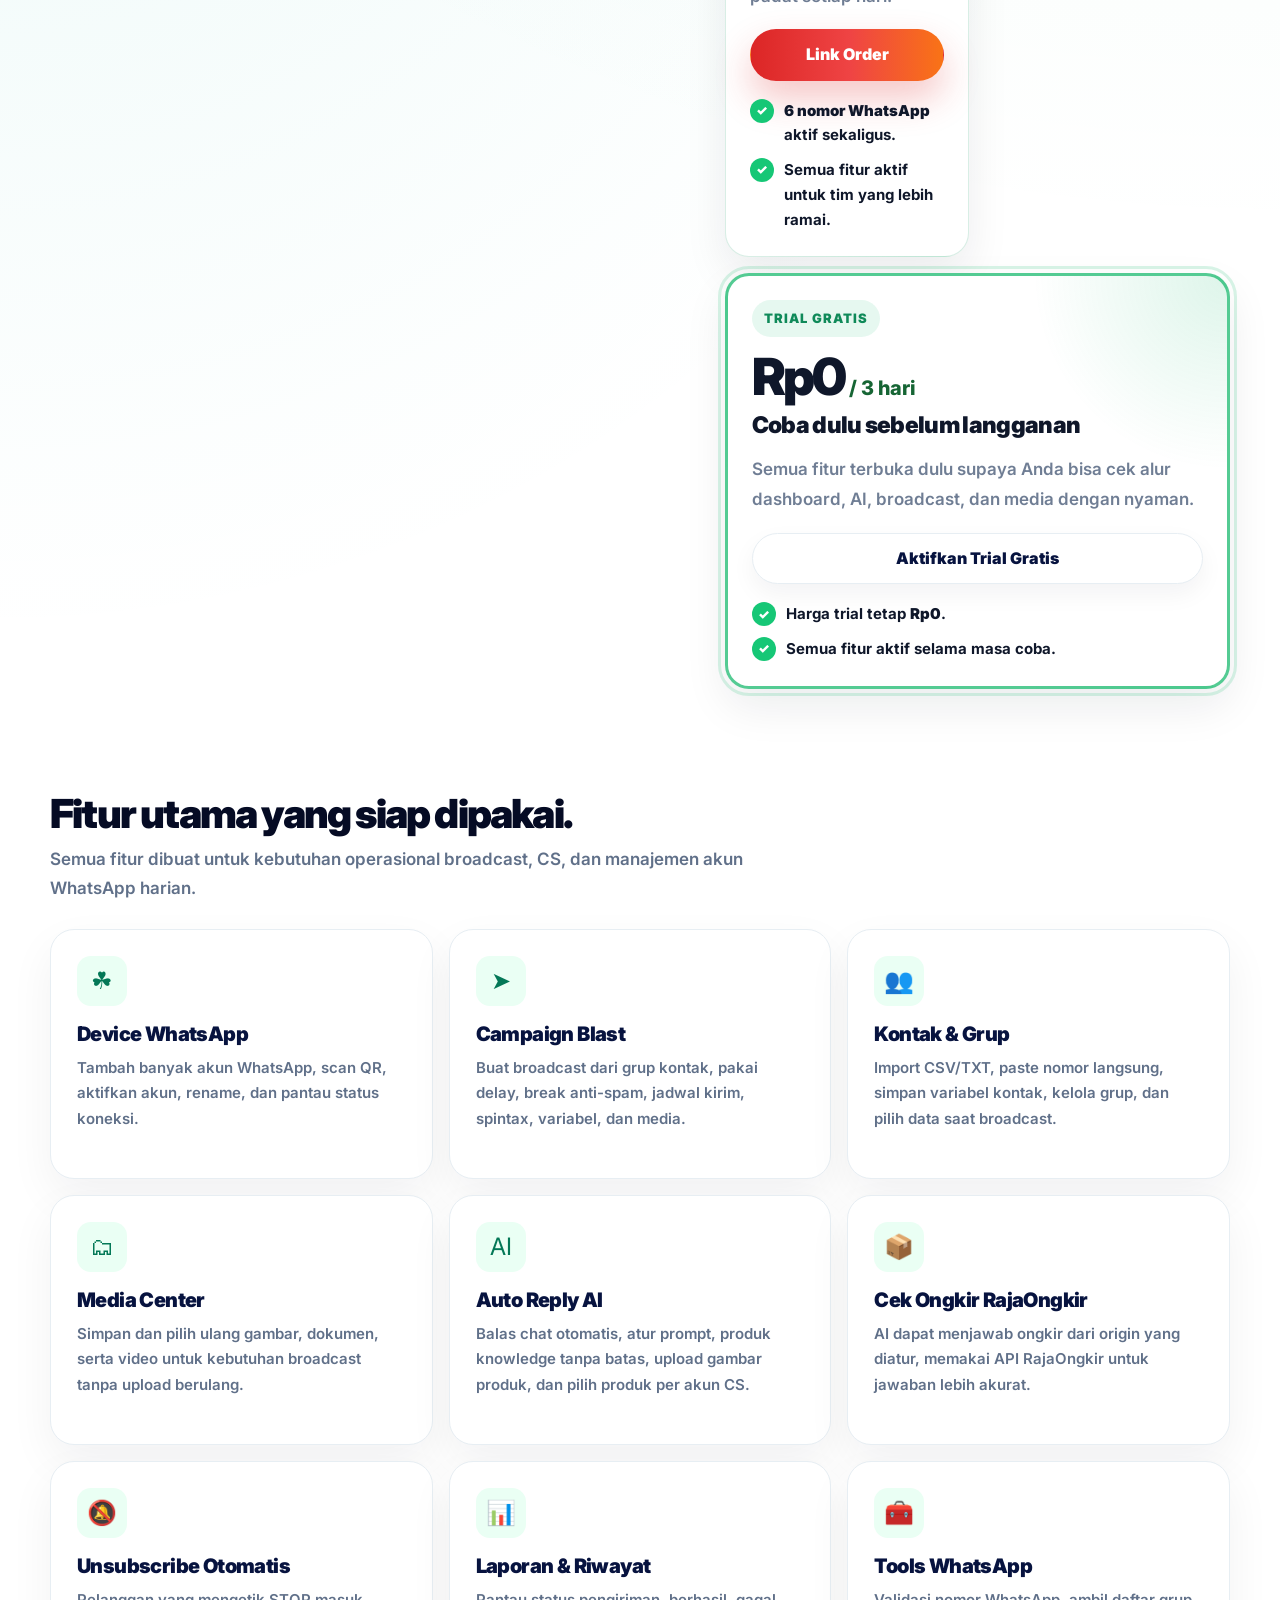
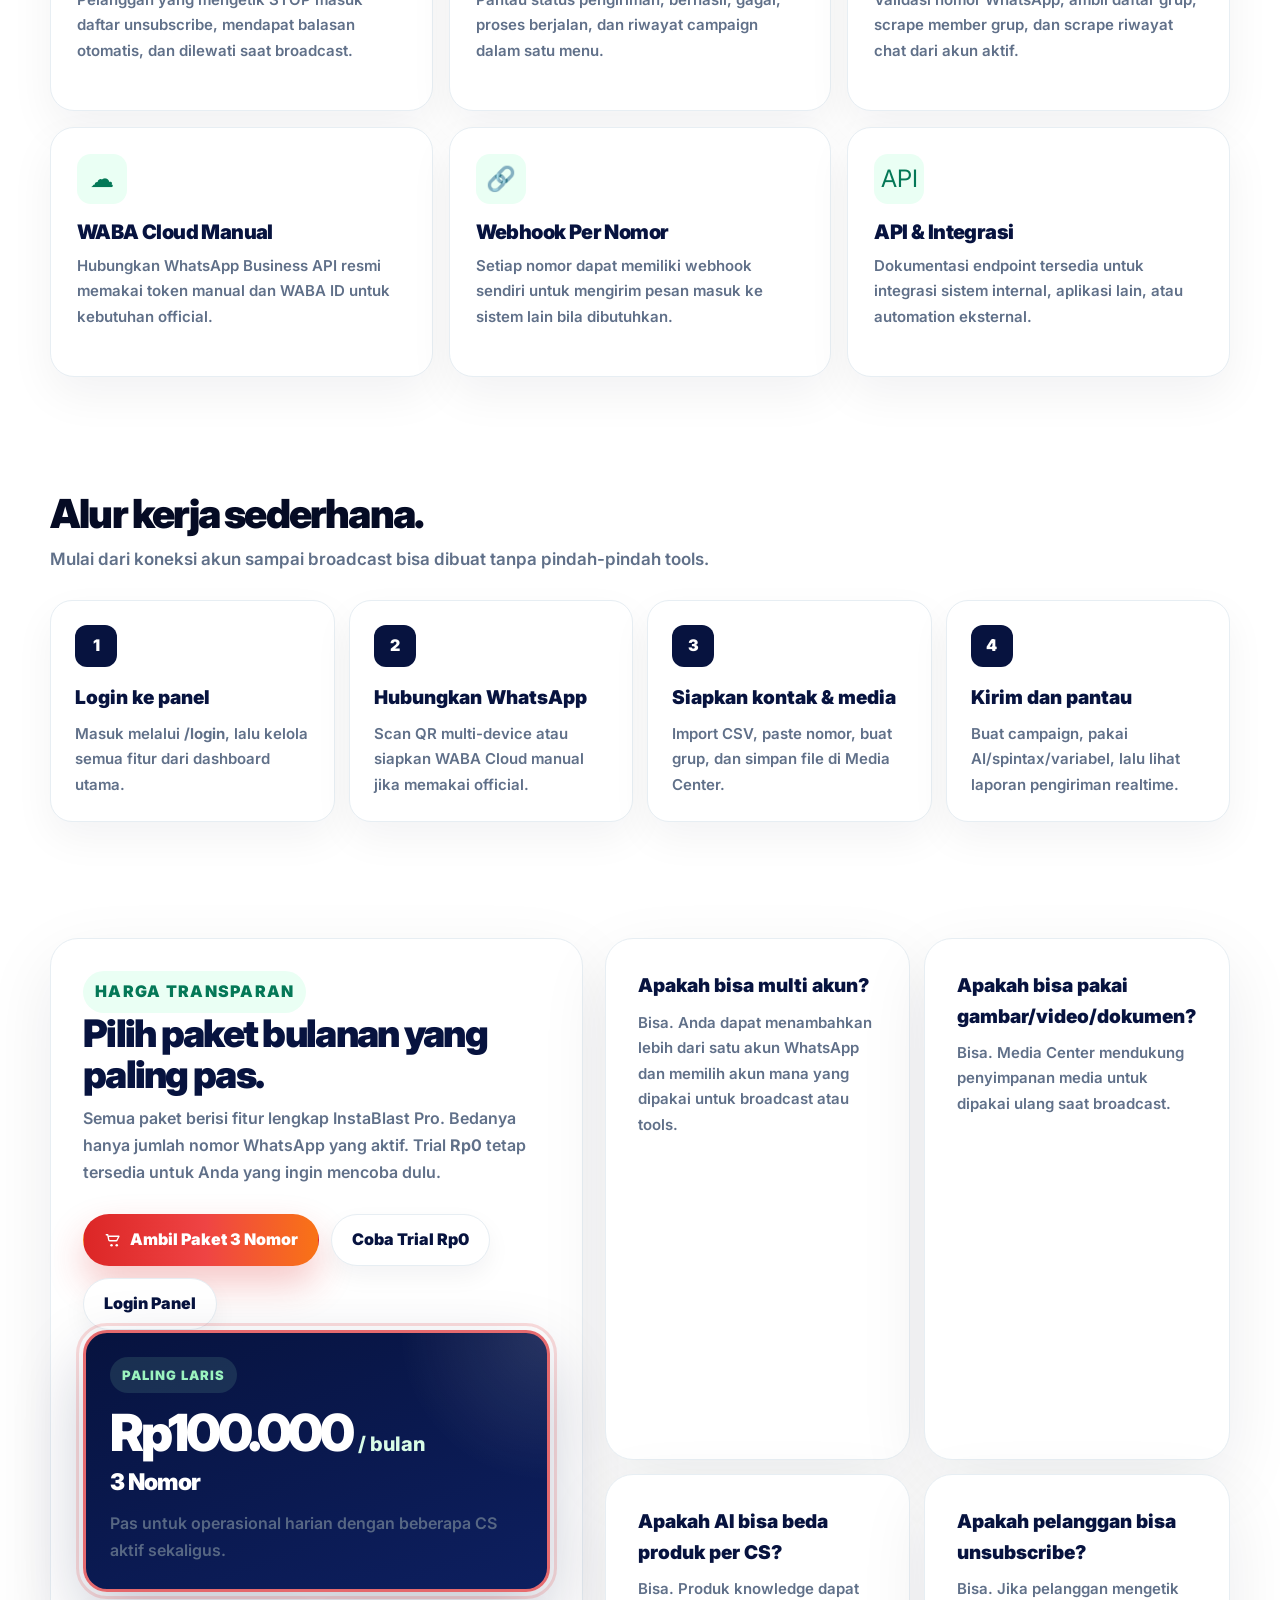
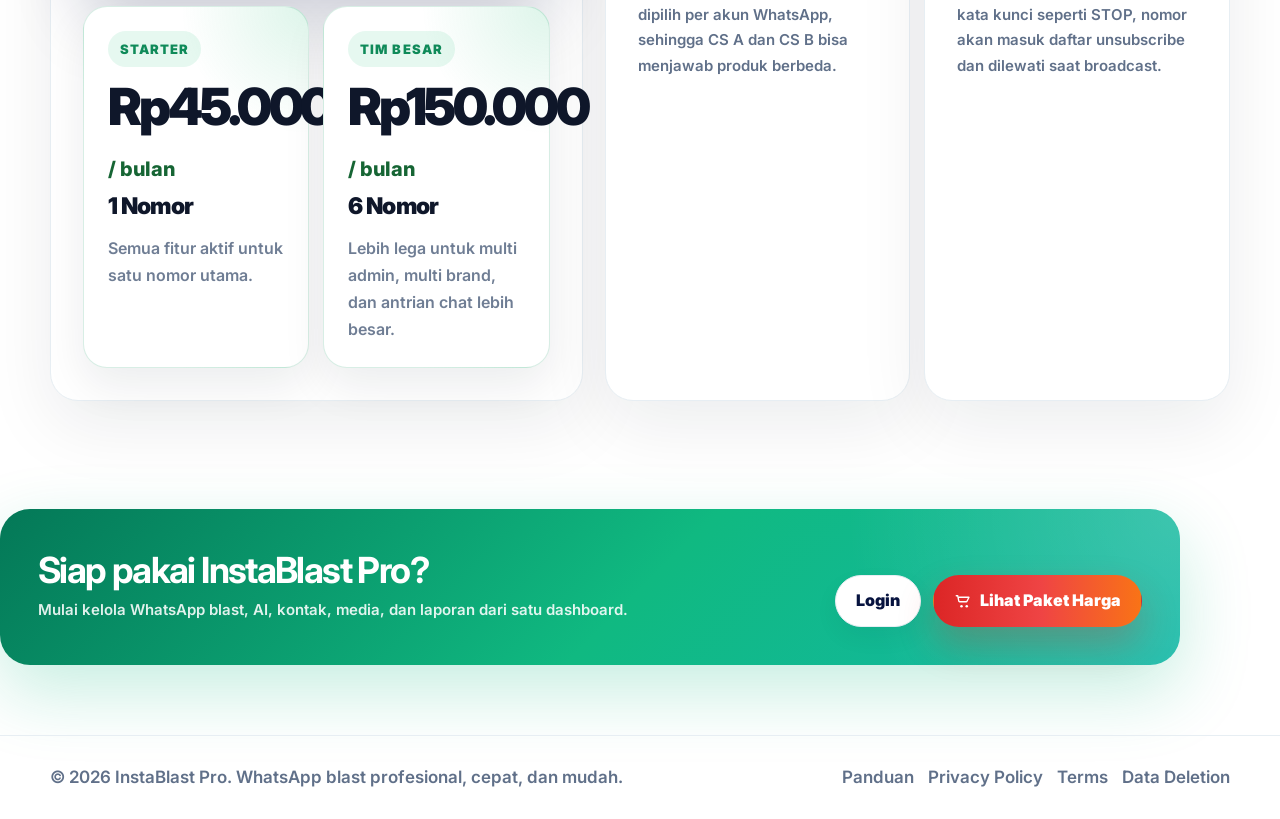
==== commit c6588e58: "Update AI flow, auto reply tools, and landing pricing" ====
--- a/views/landing.html
+++ b/views/landing.html
@@ -249,6 +249,163 @@
       gap: 18px;
     }
 
+    .offer-grid {
+      display: grid;
+      grid-template-columns: repeat(2, minmax(0, 1fr));
+      gap: 16px;
+    }
+
+    .offer-grid .featured,
+    .offer-grid .trial-card {
+      grid-column: 1 / -1;
+    }
+
+    .offer-card {
+      padding: 24px;
+      border-radius: 24px;
+      background:
+        radial-gradient(circle at top right, rgba(18, 183, 106, .14), transparent 30%),
+        #ffffff;
+      border: 1px solid rgba(13, 148, 92, 0.16);
+      box-shadow: 0 18px 44px rgba(15, 23, 42, 0.08);
+      color: #0f172a;
+    }
+
+    .offer-card.featured {
+      background:
+        radial-gradient(circle at top right, rgba(255,255,255,.12), transparent 28%),
+        linear-gradient(160deg, #07133f 0%, #0d1f5f 100%);
+      color: #ffffff;
+      border: 3px solid rgba(248, 113, 113, 0.92);
+      outline: 3px solid rgba(220, 38, 38, 0.16);
+      outline-offset: 4px;
+      box-shadow: 0 28px 68px rgba(7, 19, 63, 0.22);
+    }
+
+    .offer-card.trial-card {
+      border: 3px solid rgba(18, 183, 106, 0.72);
+      outline: 3px solid rgba(18, 183, 106, 0.16);
+      outline-offset: 4px;
+      background:
+        radial-gradient(circle at top right, rgba(18, 183, 106, .14), transparent 30%),
+        #ffffff;
+    }
+
+    .offer-chip {
+      display: inline-flex;
+      align-items: center;
+      gap: 8px;
+      padding: 8px 12px;
+      border-radius: 999px;
+      font-size: 13px;
+      font-weight: 900;
+      letter-spacing: .08em;
+      text-transform: uppercase;
+      background: rgba(18, 183, 106, 0.1);
+      color: #0f8a59;
+    }
+
+    .offer-card.featured .offer-chip {
+      background: rgba(155, 243, 191, 0.12);
+      color: #9bf3bf;
+    }
+
+    .offer-price {
+      margin: 14px 0 6px;
+      font-size: clamp(34px, 4vw, 52px);
+      line-height: 0.98;
+      letter-spacing: -0.06em;
+      font-weight: 900;
+    }
+
+    .offer-price small {
+      font-size: 20px;
+      letter-spacing: 0;
+      font-weight: 800;
+    }
+
+    .offer-card.featured .offer-price small {
+      color: #d8fce6;
+    }
+
+    .offer-card:not(.featured) .offer-price small {
+      color: #166534;
+    }
+
+    .offer-title {
+      margin: 0 0 10px;
+      font-size: 23px;
+      font-weight: 900;
+      letter-spacing: -0.03em;
+    }
+
+    .offer-copy {
+      margin: 0;
+      font-size: 15px;
+      line-height: 1.72;
+      font-weight: 600;
+      color: inherit;
+      opacity: .9;
+    }
+
+    .offer-points {
+      display: grid;
+      gap: 10px;
+      margin: 18px 0 0;
+    }
+
+    .offer-point {
+      display: flex;
+      align-items: flex-start;
+      gap: 10px;
+      font-size: 15px;
+      line-height: 1.65;
+      font-weight: 700;
+    }
+
+    .offer-point strong {
+      font-weight: 900;
+    }
+
+    .offer-check {
+      width: 24px;
+      height: 24px;
+      flex: 0 0 24px;
+      border-radius: 999px;
+      display: grid;
+      place-items: center;
+      background: #16c776;
+      color: #ffffff;
+      font-size: 13px;
+      font-weight: 900;
+    }
+
+    .offer-card.featured .offer-check {
+      background: #22c55e;
+    }
+
+    .offer-actions {
+      display: flex;
+      gap: 10px;
+      flex-wrap: wrap;
+      margin-top: 18px;
+    }
+
+    .offer-link {
+      width: 100%;
+      justify-content: center;
+    }
+
+    .pricing-cards {
+      display: grid;
+      grid-template-columns: repeat(2, minmax(0, 1fr));
+      gap: 14px;
+    }
+
+    .pricing-cards .offer-card:first-child {
+      grid-column: 1 / -1;
+    }
+
     .trial-banner {
       padding: 30px;
       border-radius: 24px;
@@ -627,6 +784,14 @@
         grid-template-columns: 1fr;
       }
 
+      .pricing-cards {
+        grid-template-columns: 1fr;
+      }
+
+      .pricing-cards .offer-card:first-child {
+        grid-column: auto;
+      }
+
       .feature-grid {
         grid-template-columns: repeat(2, minmax(0, 1fr));
       }
@@ -670,10 +835,16 @@
       }
 
       .hero-badges,
+      .offer-grid,
       .feature-grid,
       .workflow,
       .faq-grid {
         grid-template-columns: 1fr;
+      }
+
+      .offer-grid .featured,
+      .offer-grid .trial-card {
+        grid-column: auto;
       }
 
       .hero-card,
@@ -691,6 +862,10 @@
       .trial-banner {
         padding: 24px 22px;
         border-radius: 24px;
+      }
+
+      .offer-card {
+        padding: 22px;
       }
 
       .hero-pricing-stack {
@@ -741,7 +916,7 @@
       </nav>
       <div class="nav-actions">
         <a class="btn btn-light" href="/login">Login</a>
-        <a class="btn btn-checkout" href="https://www.azkazamdigital.com/order/instablast-getway" target="_blank" rel="noopener noreferrer">
+        <a class="btn btn-checkout" href="#harga">
           <span class="btn-icon" aria-hidden="true">
             <svg viewBox="0 0 24 24" fill="none">
               <path d="M3 5h2l1.4 7.2a1 1 0 0 0 1 .8h8.9a1 1 0 0 0 1-.7L20 7H7" stroke="currentColor" stroke-width="1.8" stroke-linecap="round" stroke-linejoin="round"/>
@@ -749,7 +924,7 @@
               <circle cx="17" cy="19" r="1.7" fill="currentColor"/>
             </svg>
           </span>
-          Checkout Sekarang
+          Lihat Paket
         </a>
       </div>
     </div>
@@ -773,39 +948,59 @@
           </div>
         </div>
         <aside class="hero-pricing-stack" id="harga">
-          <div class="price-card">
-            <div class="price-label">Paket lengkap</div>
-            <div class="price">Rp179.000 <small>/ 3 bulan</small></div>
-            <p class="price-note">Sudah termasuk semua fitur utama tanpa biaya tambahan fitur.</p>
-            <a class="btn btn-checkout" href="https://www.azkazamdigital.com/order/instablast-getway" target="_blank" rel="noopener noreferrer">
-              <span class="btn-icon" aria-hidden="true">
-                <svg viewBox="0 0 24 24" fill="none">
-                  <path d="M3 5h2l1.4 7.2a1 1 0 0 0 1 .8h8.9a1 1 0 0 0 1-.7L20 7H7" stroke="currentColor" stroke-width="1.8" stroke-linecap="round" stroke-linejoin="round"/>
-                  <circle cx="10" cy="19" r="1.7" fill="currentColor"/>
-                  <circle cx="17" cy="19" r="1.7" fill="currentColor"/>
-                </svg>
-              </span>
-              Checkout Paket
-            </a>
-            <div class="included-list">
-              <div class="included-item"><span class="check">✓</span><span>Broadcast WhatsApp multi-device dan kontak grup.</span></div>
-              <div class="included-item"><span class="check">✓</span><span>Auto Reply AI dengan produk knowledge.</span></div>
-              <div class="included-item"><span class="check">✓</span><span>Media center untuk gambar, dokumen, dan video.</span></div>
-              <div class="included-item"><span class="check">✓</span><span>Laporan, unsubscribe, tools, webhook, dan API.</span></div>
-            </div>
-          </div>
-          <div class="trial-banner">
-            <div class="price-label">Trial gratis</div>
-            <div class="price">Rp0 <small>/ 3 hari</small></div>
-            <p class="price-note trial-banner-copy">Coba semua fitur terbuka tanpa pembatasan dulu sebelum lanjut berlangganan.</p>
-            <div class="hero-actions">
-              <a class="btn btn-light" href="/login#trial">Aktifkan Trial Gratis</a>
-            </div>
-            <div class="included-list">
-              <div class="included-item"><span class="check">✓</span><span>Semua fitur terbuka tanpa pembatasan saat mencoba.</span></div>
-              <div class="included-item"><span class="check">✓</span><span>Auto Reply AI aktif selama masa trial berjalan.</span></div>
-              <div class="included-item"><span class="check">✓</span><span>Setelah verifikasi, langsung masuk ke dashboard.</span></div>
-            </div>
+          <div class="offer-grid">
+            <article class="offer-card">
+              <div class="offer-chip">Starter</div>
+              <div class="offer-price">Rp45.000 <small>/ bulan</small></div>
+              <h3 class="offer-title">1 Nomor</h3>
+              <p class="offer-copy">Pilihan hemat untuk mulai pakai InstaBlast dengan semua fitur aktif dari dashboard yang sama.</p>
+              <div class="offer-actions">
+                <a class="btn btn-checkout offer-link" href="https://www.azkazamdigital.com/order/instablast-getway-45rb" target="_blank" rel="noopener noreferrer">Link Order</a>
+              </div>
+              <div class="offer-points">
+                <div class="offer-point"><span class="offer-check">✓</span><span><strong>1 nomor WhatsApp</strong> siap dipakai penuh.</span></div>
+                <div class="offer-point"><span class="offer-check">✓</span><span>Semua fitur aktif tanpa pembatasan menu.</span></div>
+              </div>
+            </article>
+            <article class="offer-card featured">
+              <div class="offer-chip">Paling laris</div>
+              <div class="offer-price">Rp100.000 <small>/ bulan</small></div>
+              <h3 class="offer-title">3 Nomor</h3>
+              <p class="offer-copy">Cocok untuk tim kecil yang butuh beberapa nomor aktif untuk CS, follow up, dan broadcast rutin.</p>
+              <div class="offer-actions">
+                <a class="btn btn-checkout offer-link" href="https://www.azkazamdigital.com/order/instablast-getway-100rb" target="_blank" rel="noopener noreferrer">Link Order</a>
+              </div>
+              <div class="offer-points">
+                <div class="offer-point"><span class="offer-check">✓</span><span><strong>3 nomor WhatsApp</strong> dalam satu dashboard.</span></div>
+                <div class="offer-point"><span class="offer-check">✓</span><span>Semua fitur aktif untuk kebutuhan harian.</span></div>
+              </div>
+            </article>
+            <article class="offer-card">
+              <div class="offer-chip">Tim besar</div>
+              <div class="offer-price">Rp150.000 <small>/ bulan</small></div>
+              <h3 class="offer-title">6 Nomor</h3>
+              <p class="offer-copy">Lebih leluasa untuk multi CS, multi brand, dan kebutuhan operasional yang lebih padat setiap hari.</p>
+              <div class="offer-actions">
+                <a class="btn btn-checkout offer-link" href="https://www.azkazamdigital.com/order/instablast-getway-150rb" target="_blank" rel="noopener noreferrer">Link Order</a>
+              </div>
+              <div class="offer-points">
+                <div class="offer-point"><span class="offer-check">✓</span><span><strong>6 nomor WhatsApp</strong> aktif sekaligus.</span></div>
+                <div class="offer-point"><span class="offer-check">✓</span><span>Semua fitur aktif untuk tim yang lebih ramai.</span></div>
+              </div>
+            </article>
+            <article class="offer-card trial-card">
+              <div class="offer-chip">Trial gratis</div>
+              <div class="offer-price">Rp0 <small>/ 3 hari</small></div>
+              <h3 class="offer-title">Coba dulu sebelum langganan</h3>
+              <p class="offer-copy">Semua fitur terbuka dulu supaya Anda bisa cek alur dashboard, AI, broadcast, dan media dengan nyaman.</p>
+              <div class="offer-actions">
+                <a class="btn btn-light offer-link" href="/login#trial">Aktifkan Trial Gratis</a>
+              </div>
+              <div class="offer-points">
+                <div class="offer-point"><span class="offer-check">✓</span><span>Harga trial tetap <strong>Rp0</strong>.</span></div>
+                <div class="offer-point"><span class="offer-check">✓</span><span>Semua fitur aktif selama masa coba.</span></div>
+              </div>
+            </article>
           </div>
         </aside>
       </div>
@@ -854,10 +1049,10 @@
         <div class="pricing-wrap">
           <div class="pricing-info">
             <div class="eyebrow">Harga transparan</div>
-            <h2>Rp179.000 untuk 3 bulan.</h2>
-            <p>Paket ini sudah termasuk semua fitur yang ada di InstaBlast Pro: broadcast, multi account, AI, kontak, media center, unsubscribe, tools, WABA Cloud manual, webhook, laporan, dan API.</p>
+            <h2>Pilih paket bulanan yang paling pas.</h2>
+            <p>Semua paket berisi fitur lengkap InstaBlast Pro. Bedanya hanya jumlah nomor WhatsApp yang aktif. Trial <strong>Rp0</strong> tetap tersedia untuk Anda yang ingin mencoba dulu.</p>
             <div class="hero-actions">
-              <a class="btn btn-checkout" href="https://www.azkazamdigital.com/order/instablast-getway" target="_blank" rel="noopener noreferrer">
+              <a class="btn btn-checkout" href="https://www.azkazamdigital.com/order/instablast-getway-100rb" target="_blank" rel="noopener noreferrer">
                 <span class="btn-icon" aria-hidden="true">
                   <svg viewBox="0 0 24 24" fill="none">
                     <path d="M3 5h2l1.4 7.2a1 1 0 0 0 1 .8h8.9a1 1 0 0 0 1-.7L20 7H7" stroke="currentColor" stroke-width="1.8" stroke-linecap="round" stroke-linejoin="round"/>
@@ -865,10 +1060,30 @@
                     <circle cx="17" cy="19" r="1.7" fill="currentColor"/>
                   </svg>
                 </span>
-                Pesan Sekarang
+                Ambil Paket 3 Nomor
               </a>
               <a class="btn btn-light" href="/login#trial">Coba Trial Rp0</a>
               <a class="btn btn-light" href="/login">Login Panel</a>
+            </div>
+            <div class="pricing-cards">
+              <article class="offer-card featured">
+                <div class="offer-chip">Paling laris</div>
+                <div class="offer-price">Rp100.000 <small>/ bulan</small></div>
+                <h3 class="offer-title">3 Nomor</h3>
+                <p class="offer-copy">Pas untuk operasional harian dengan beberapa CS aktif sekaligus.</p>
+              </article>
+              <article class="offer-card">
+                <div class="offer-chip">Starter</div>
+                <div class="offer-price">Rp45.000 <small>/ bulan</small></div>
+                <h3 class="offer-title">1 Nomor</h3>
+                <p class="offer-copy">Semua fitur aktif untuk satu nomor utama.</p>
+              </article>
+              <article class="offer-card">
+                <div class="offer-chip">Tim besar</div>
+                <div class="offer-price">Rp150.000 <small>/ bulan</small></div>
+                <h3 class="offer-title">6 Nomor</h3>
+                <p class="offer-copy">Lebih lega untuk multi admin, multi brand, dan antrian chat lebih besar.</p>
+              </article>
             </div>
           </div>
           <div class="faq-grid">
@@ -888,7 +1103,7 @@
       </div>
       <div class="hero-actions">
         <a class="btn btn-light" href="/login">Login</a>
-        <a class="btn btn-checkout" href="https://www.azkazamdigital.com/order/instablast-getway" target="_blank" rel="noopener noreferrer">
+        <a class="btn btn-checkout" href="#harga">
           <span class="btn-icon" aria-hidden="true">
             <svg viewBox="0 0 24 24" fill="none">
               <path d="M3 5h2l1.4 7.2a1 1 0 0 0 1 .8h8.9a1 1 0 0 0 1-.7L20 7H7" stroke="currentColor" stroke-width="1.8" stroke-linecap="round" stroke-linejoin="round"/>
@@ -896,7 +1111,7 @@
               <circle cx="17" cy="19" r="1.7" fill="currentColor"/>
             </svg>
           </span>
-          Checkout Sekarang
+          Lihat Paket Harga
         </a>
       </div>
     </section>
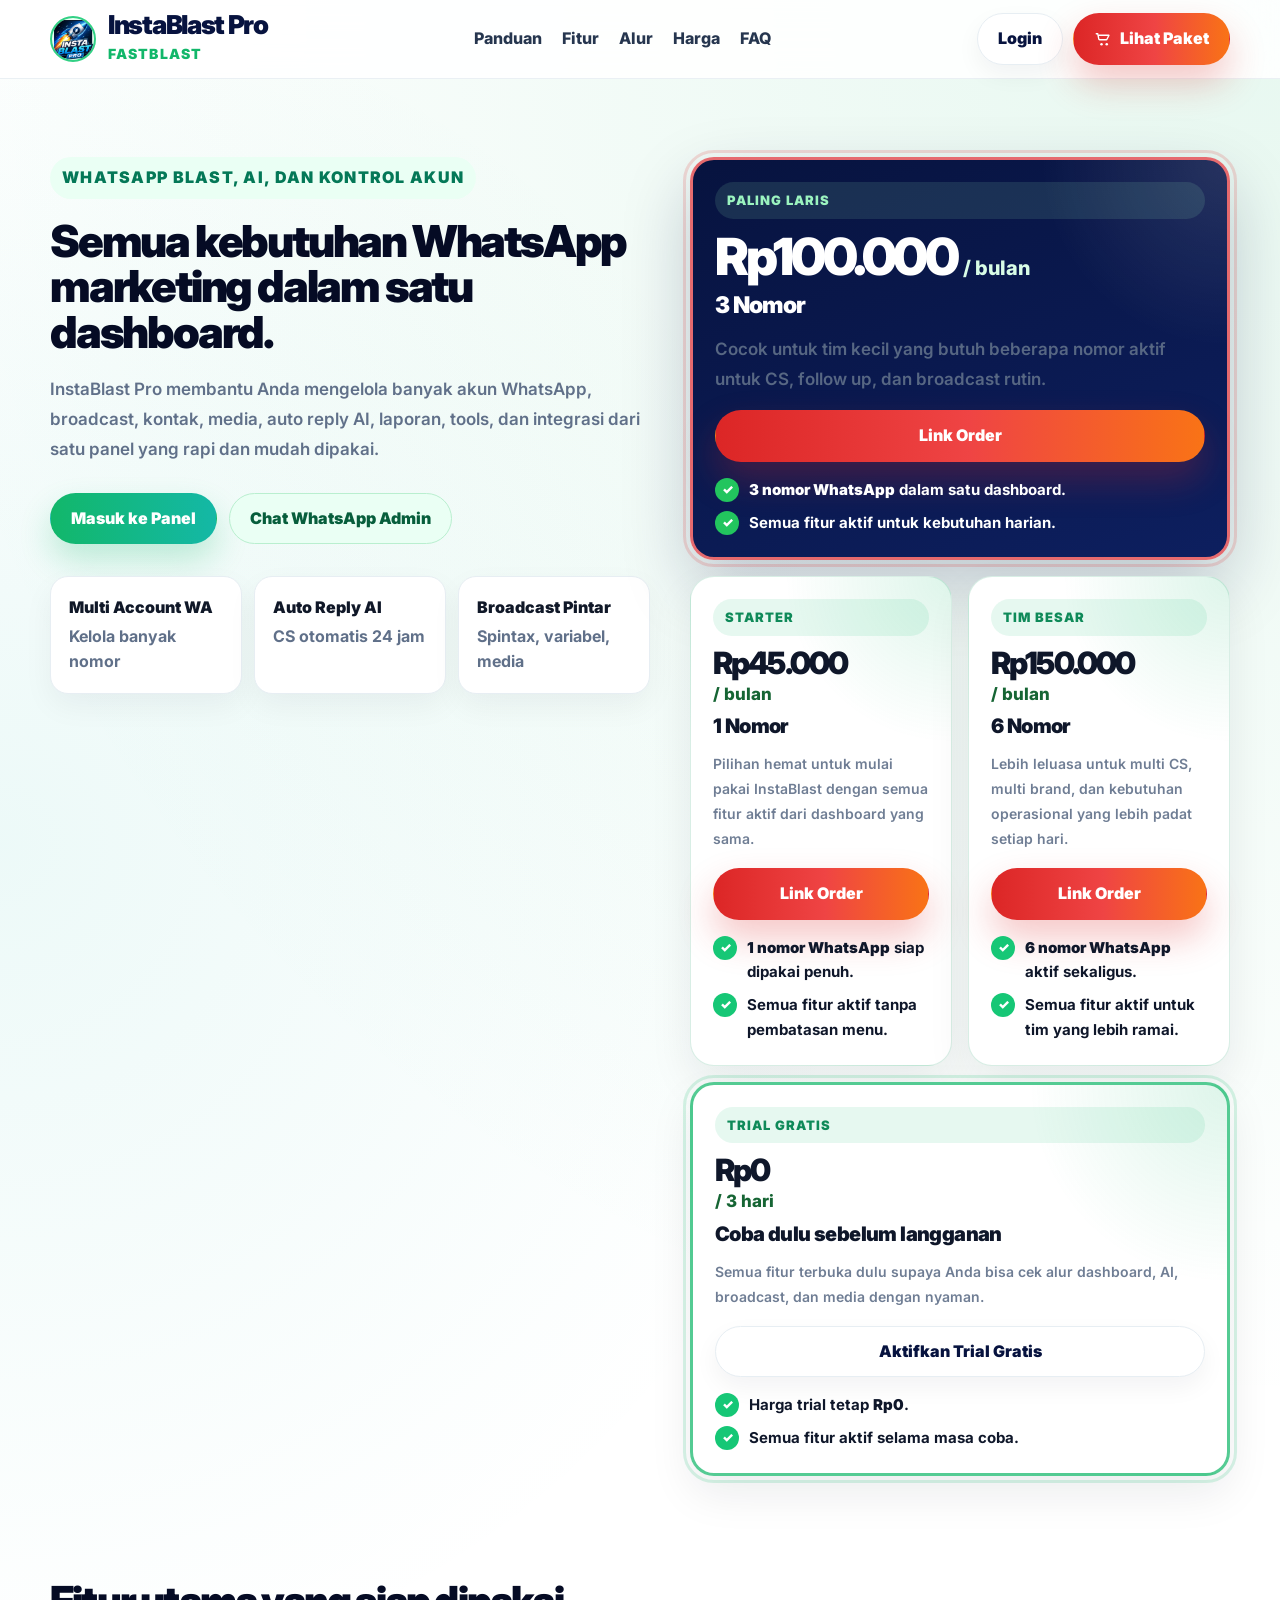
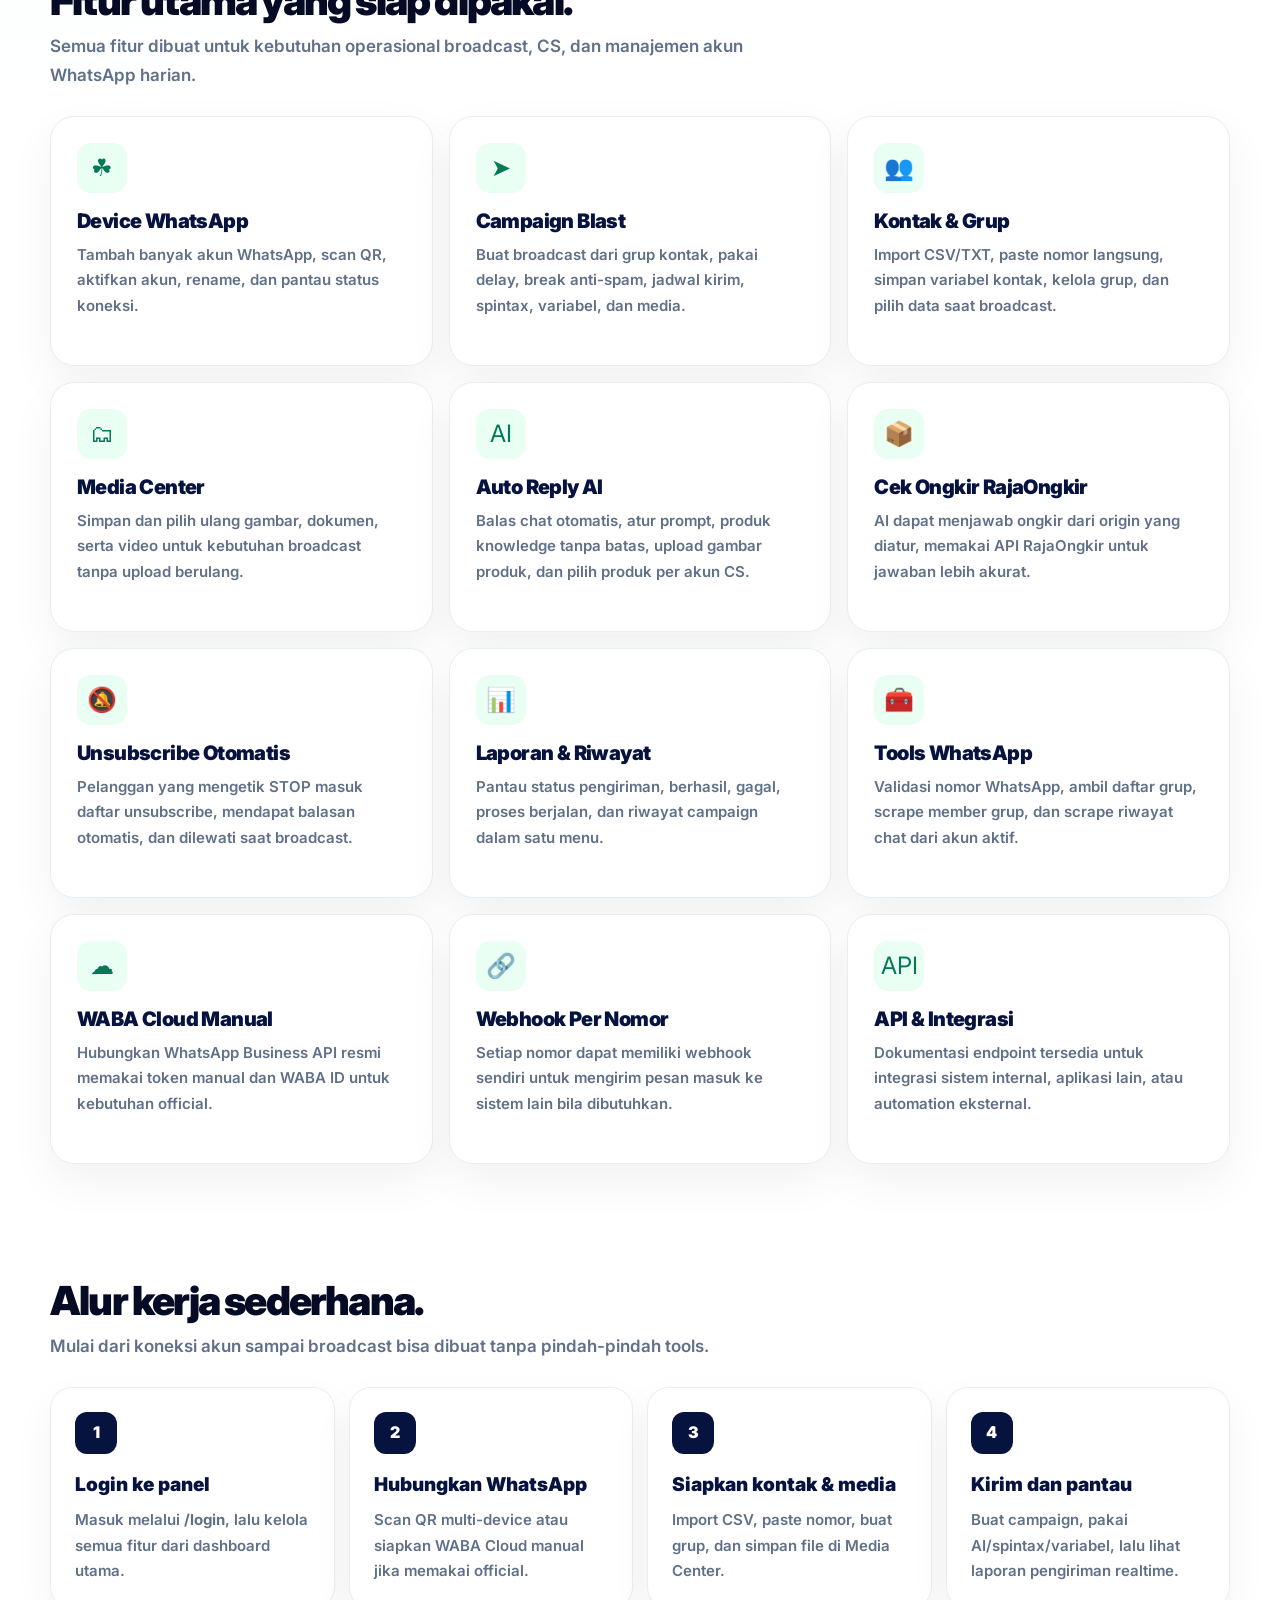
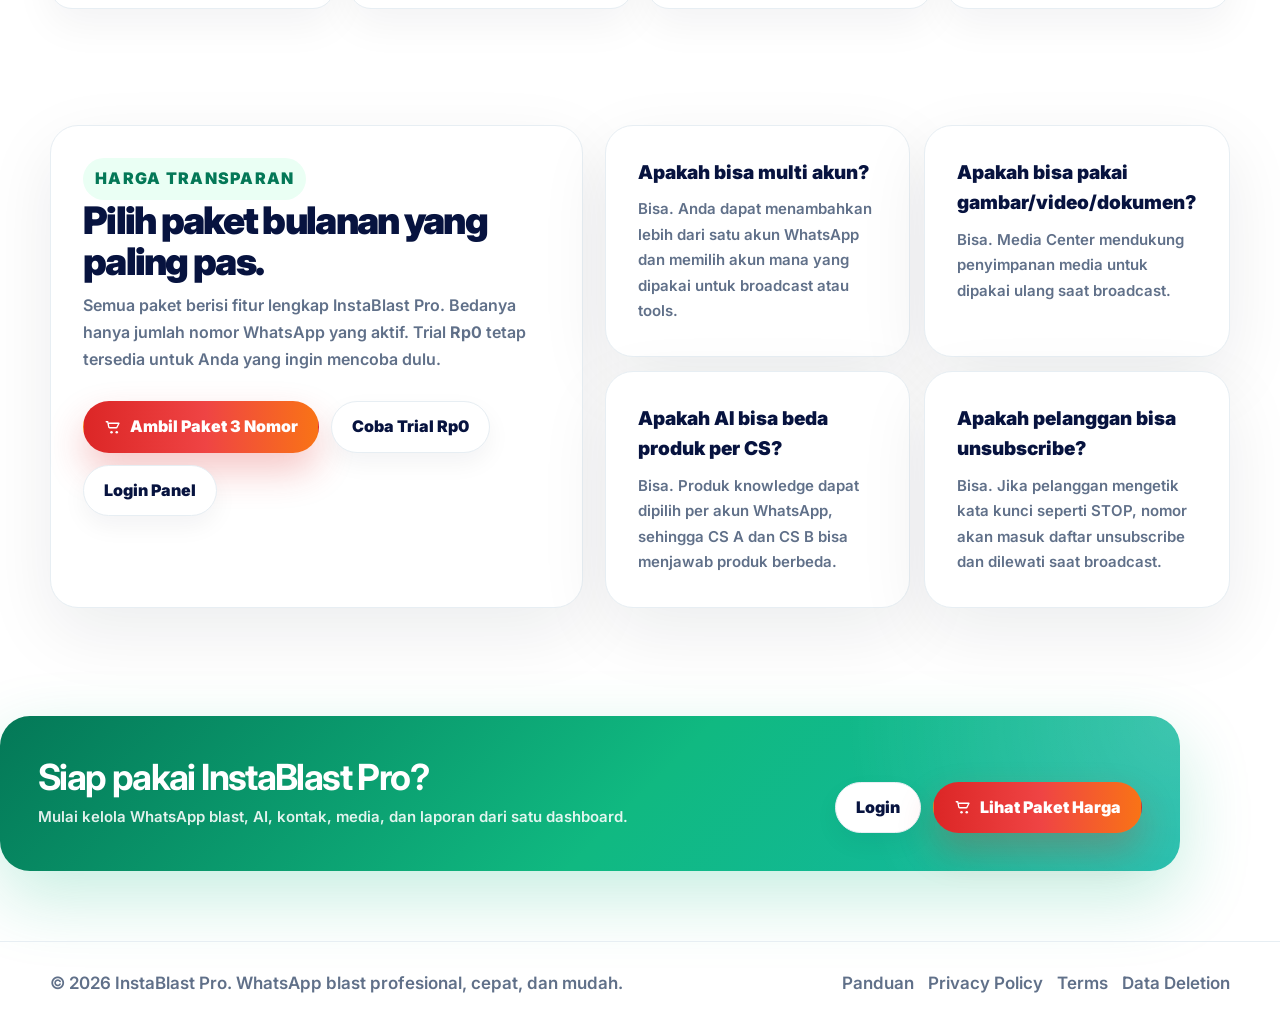
==== commit db232774: "Polish landing layout and add contact CSV sample" ====
--- a/views/landing.html
+++ b/views/landing.html
@@ -191,9 +191,10 @@
 
     .hero-grid {
       display: grid;
-      grid-template-columns: minmax(0, 1.04fr) minmax(320px, 0.82fr);
-      gap: 34px;
+      grid-template-columns: minmax(0, 1fr) minmax(460px, 540px);
+      gap: 40px;
       align-items: start;
+      justify-content: space-between;
     }
 
     .eyebrow {
@@ -247,21 +248,41 @@
     .hero-pricing-stack {
       display: grid;
       gap: 18px;
+      width: 100%;
+      max-width: 540px;
+      justify-self: end;
     }
 
     .offer-grid {
       display: grid;
       grid-template-columns: repeat(2, minmax(0, 1fr));
+      grid-template-areas:
+        "featured featured"
+        "starter team"
+        "trial trial";
       gap: 16px;
     }
 
-    .offer-grid .featured,
+    .offer-grid .featured {
+      grid-area: featured;
+    }
+
+    .offer-grid .starter-card {
+      grid-area: starter;
+    }
+
+    .offer-grid .team-card {
+      grid-area: team;
+    }
+
     .offer-grid .trial-card {
-      grid-column: 1 / -1;
+      grid-area: trial;
     }
 
     .offer-card {
-      padding: 24px;
+      display: flex;
+      flex-direction: column;
+      padding: 22px;
       border-radius: 24px;
       background:
         radial-gradient(circle at top right, rgba(18, 183, 106, .14), transparent 30%),
@@ -311,7 +332,7 @@
     }
 
     .offer-price {
-      margin: 14px 0 6px;
+      margin: 12px 0 6px;
       font-size: clamp(34px, 4vw, 52px);
       line-height: 0.98;
       letter-spacing: -0.06em;
@@ -342,7 +363,7 @@
     .offer-copy {
       margin: 0;
       font-size: 15px;
-      line-height: 1.72;
+      line-height: 1.6;
       font-weight: 600;
       color: inherit;
       opacity: .9;
@@ -350,8 +371,8 @@
 
     .offer-points {
       display: grid;
-      gap: 10px;
-      margin: 18px 0 0;
+      gap: 8px;
+      margin: 16px 0 0;
     }
 
     .offer-point {
@@ -388,12 +409,40 @@
       display: flex;
       gap: 10px;
       flex-wrap: wrap;
-      margin-top: 18px;
+      margin-top: 16px;
     }
 
     .offer-link {
       width: 100%;
       justify-content: center;
+    }
+
+    .starter-card .offer-price,
+    .team-card .offer-price,
+    .trial-card .offer-price {
+      font-size: clamp(26px, 2.4vw, 42px);
+      line-height: 1;
+    }
+
+    .starter-card .offer-price small,
+    .team-card .offer-price small,
+    .trial-card .offer-price small {
+      display: block;
+      margin-top: 6px;
+      font-size: 17px;
+      line-height: 1.15;
+    }
+
+    .starter-card .offer-title,
+    .team-card .offer-title,
+    .trial-card .offer-title {
+      font-size: 20px;
+    }
+
+    .starter-card .offer-copy,
+    .team-card .offer-copy,
+    .trial-card .offer-copy {
+      font-size: 14px;
     }
 
     .pricing-cards {
@@ -784,12 +833,26 @@
         grid-template-columns: 1fr;
       }
 
+      .hero-pricing-stack {
+        max-width: none;
+        justify-self: stretch;
+      }
+
       .pricing-cards {
         grid-template-columns: 1fr;
       }
 
       .pricing-cards .offer-card:first-child {
         grid-column: auto;
+      }
+
+      .offer-grid {
+        grid-template-columns: 1fr;
+        grid-template-areas:
+          "featured"
+          "starter"
+          "team"
+          "trial";
       }
 
       .feature-grid {
@@ -835,16 +898,29 @@
       }
 
       .hero-badges,
-      .offer-grid,
       .feature-grid,
       .workflow,
       .faq-grid {
         grid-template-columns: 1fr;
       }
 
-      .offer-grid .featured,
-      .offer-grid .trial-card {
-        grid-column: auto;
+      .hero-actions .btn,
+      .offer-actions .btn {
+        width: 100%;
+        justify-content: center;
+      }
+
+      .starter-card .offer-price,
+      .team-card .offer-price,
+      .trial-card .offer-price {
+        font-size: clamp(28px, 8vw, 40px);
+      }
+
+      .starter-card .offer-price small,
+      .team-card .offer-price small,
+      .trial-card .offer-price small {
+        display: inline;
+        margin-top: 0;
       }
 
       .hero-card,
@@ -949,19 +1025,6 @@
         </div>
         <aside class="hero-pricing-stack" id="harga">
           <div class="offer-grid">
-            <article class="offer-card">
-              <div class="offer-chip">Starter</div>
-              <div class="offer-price">Rp45.000 <small>/ bulan</small></div>
-              <h3 class="offer-title">1 Nomor</h3>
-              <p class="offer-copy">Pilihan hemat untuk mulai pakai InstaBlast dengan semua fitur aktif dari dashboard yang sama.</p>
-              <div class="offer-actions">
-                <a class="btn btn-checkout offer-link" href="https://www.azkazamdigital.com/order/instablast-getway-45rb" target="_blank" rel="noopener noreferrer">Link Order</a>
-              </div>
-              <div class="offer-points">
-                <div class="offer-point"><span class="offer-check">✓</span><span><strong>1 nomor WhatsApp</strong> siap dipakai penuh.</span></div>
-                <div class="offer-point"><span class="offer-check">✓</span><span>Semua fitur aktif tanpa pembatasan menu.</span></div>
-              </div>
-            </article>
             <article class="offer-card featured">
               <div class="offer-chip">Paling laris</div>
               <div class="offer-price">Rp100.000 <small>/ bulan</small></div>
@@ -975,7 +1038,20 @@
                 <div class="offer-point"><span class="offer-check">✓</span><span>Semua fitur aktif untuk kebutuhan harian.</span></div>
               </div>
             </article>
-            <article class="offer-card">
+            <article class="offer-card starter-card">
+              <div class="offer-chip">Starter</div>
+              <div class="offer-price">Rp45.000 <small>/ bulan</small></div>
+              <h3 class="offer-title">1 Nomor</h3>
+              <p class="offer-copy">Pilihan hemat untuk mulai pakai InstaBlast dengan semua fitur aktif dari dashboard yang sama.</p>
+              <div class="offer-actions">
+                <a class="btn btn-checkout offer-link" href="https://www.azkazamdigital.com/order/instablast-getway-45rb" target="_blank" rel="noopener noreferrer">Link Order</a>
+              </div>
+              <div class="offer-points">
+                <div class="offer-point"><span class="offer-check">✓</span><span><strong>1 nomor WhatsApp</strong> siap dipakai penuh.</span></div>
+                <div class="offer-point"><span class="offer-check">✓</span><span>Semua fitur aktif tanpa pembatasan menu.</span></div>
+              </div>
+            </article>
+            <article class="offer-card team-card">
               <div class="offer-chip">Tim besar</div>
               <div class="offer-price">Rp150.000 <small>/ bulan</small></div>
               <h3 class="offer-title">6 Nomor</h3>
@@ -1065,26 +1141,6 @@
               <a class="btn btn-light" href="/login#trial">Coba Trial Rp0</a>
               <a class="btn btn-light" href="/login">Login Panel</a>
             </div>
-            <div class="pricing-cards">
-              <article class="offer-card featured">
-                <div class="offer-chip">Paling laris</div>
-                <div class="offer-price">Rp100.000 <small>/ bulan</small></div>
-                <h3 class="offer-title">3 Nomor</h3>
-                <p class="offer-copy">Pas untuk operasional harian dengan beberapa CS aktif sekaligus.</p>
-              </article>
-              <article class="offer-card">
-                <div class="offer-chip">Starter</div>
-                <div class="offer-price">Rp45.000 <small>/ bulan</small></div>
-                <h3 class="offer-title">1 Nomor</h3>
-                <p class="offer-copy">Semua fitur aktif untuk satu nomor utama.</p>
-              </article>
-              <article class="offer-card">
-                <div class="offer-chip">Tim besar</div>
-                <div class="offer-price">Rp150.000 <small>/ bulan</small></div>
-                <h3 class="offer-title">6 Nomor</h3>
-                <p class="offer-copy">Lebih lega untuk multi admin, multi brand, dan antrian chat lebih besar.</p>
-              </article>
-            </div>
           </div>
           <div class="faq-grid">
             <article class="faq-card"><h3>Apakah bisa multi akun?</h3><p>Bisa. Anda dapat menambahkan lebih dari satu akun WhatsApp dan memilih akun mana yang dipakai untuk broadcast atau tools.</p></article>
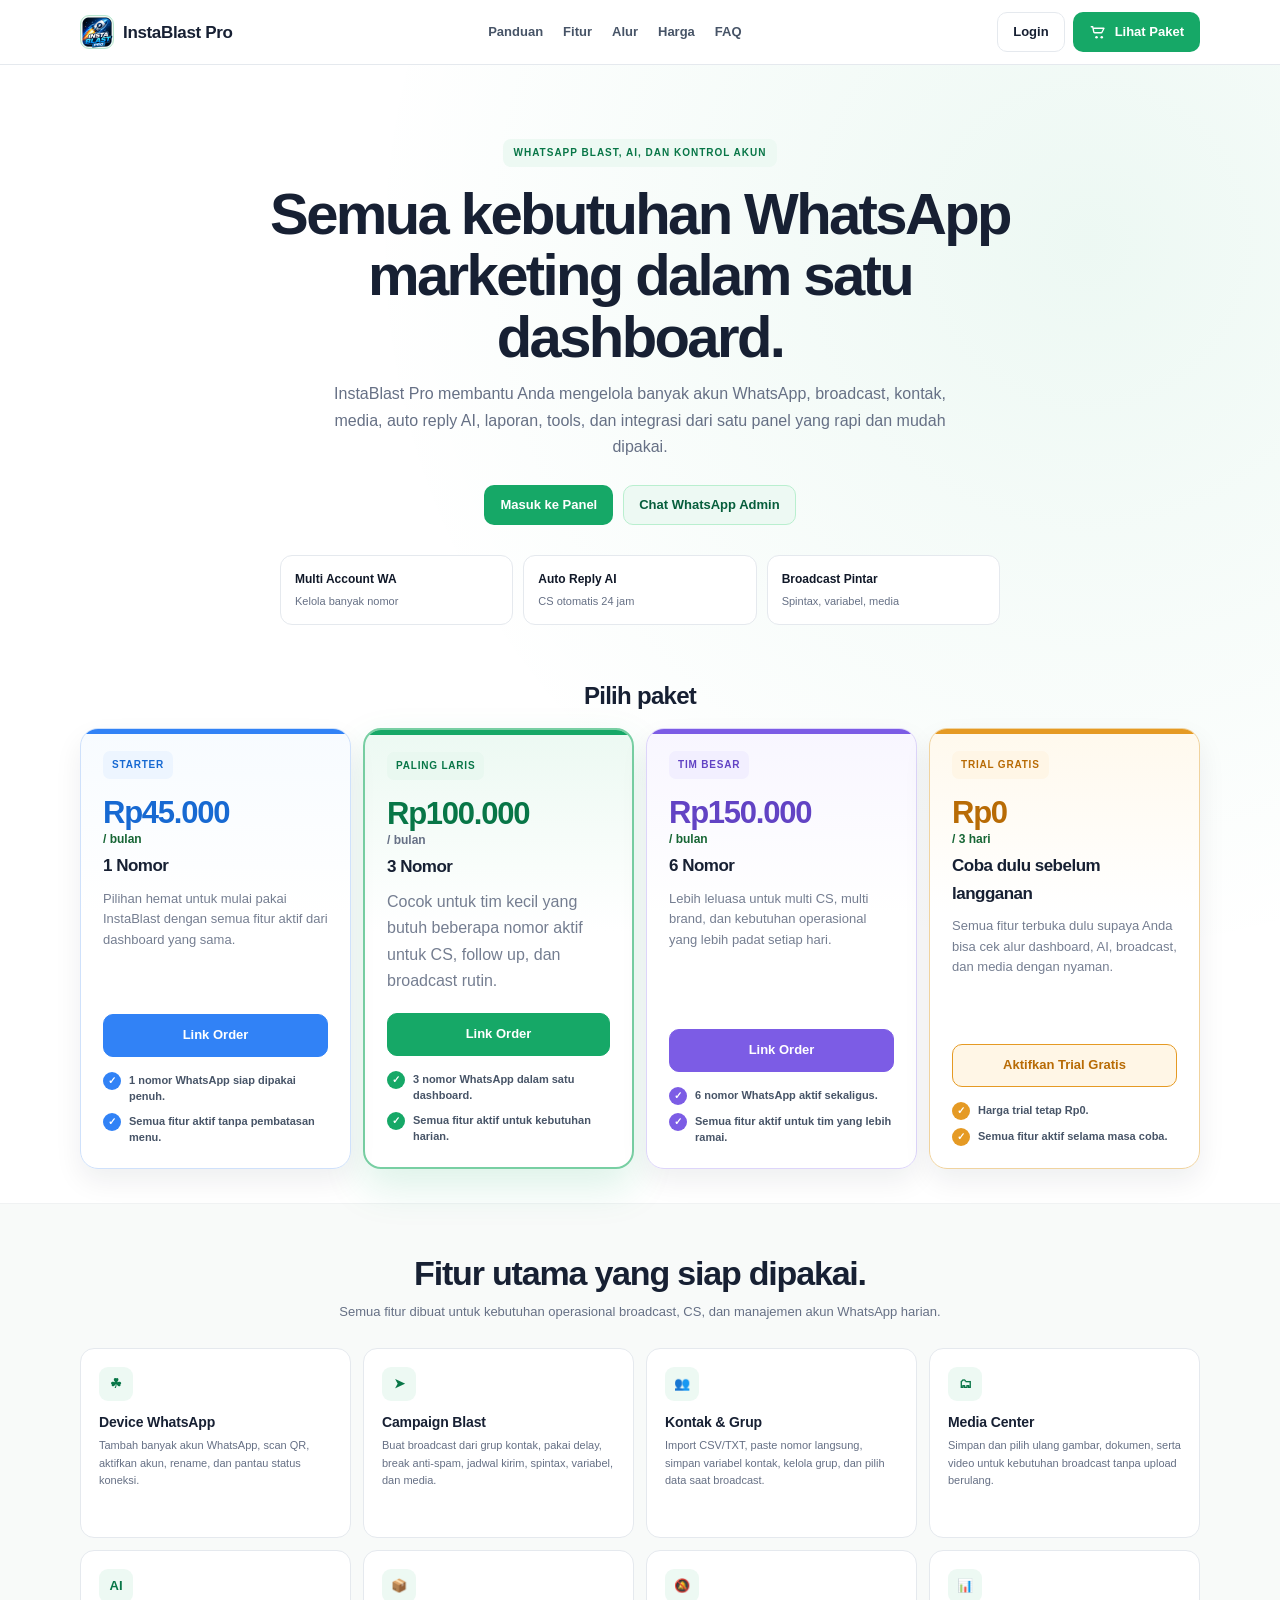
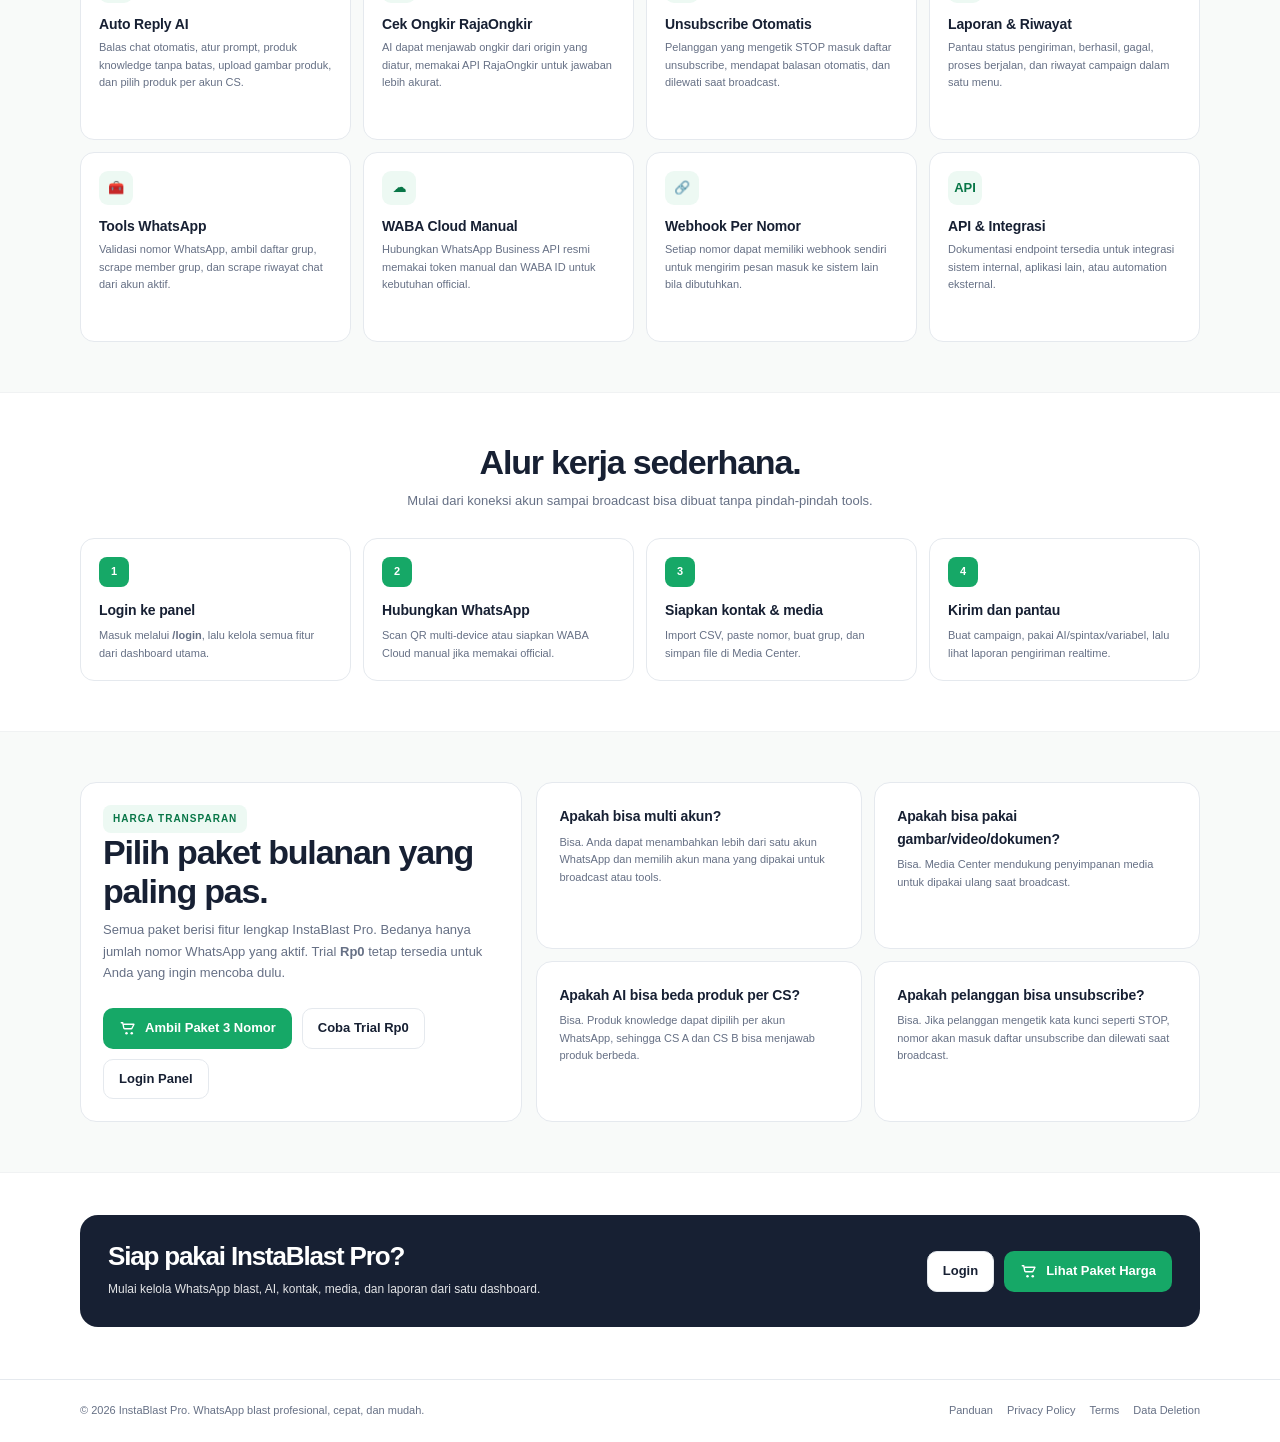
==== commit 76d20743: "redesign UI and harden WhatsApp connections" ====
--- a/views/landing.html
+++ b/views/landing.html
@@ -6,7 +6,6 @@
   <title>InstaBlast Pro - WhatsApp Blast, AI, dan Multi Account</title>
   <meta name="description" content="InstaBlast Pro membantu bisnis mengelola WhatsApp blast, auto reply AI, kontak, media, laporan, dan multi account dalam satu dashboard." />
   <link rel="icon" href="/icon.ico" sizes="any" />
-  <link href="https://fonts.googleapis.com/css2?family=Inter:wght@400;500;600;700;800;900&display=swap" rel="stylesheet">
   <style>
     :root {
       --green: #12b76a;
@@ -969,6 +968,598 @@
 
       .trial-banner .price {
         font-size: 44px;
+      }
+    }
+
+    /* ===== Simple Elegant Landing V2 ===== */
+    :root {
+      --green: #16a867;
+      --green-dark: #087647;
+      --green-soft: #edf9f3;
+      --teal: #168f78;
+      --ink: #172033;
+      --muted: #667085;
+      --line: #e5e9ee;
+      --shadow: 0 12px 34px rgba(16, 24, 40, 0.07);
+      --radius: 18px;
+    }
+
+    body {
+      font-family: -apple-system, BlinkMacSystemFont, "Segoe UI", Roboto, Helvetica, Arial, sans-serif;
+      background:
+        radial-gradient(circle at 85% 8%, rgba(22, 168, 103, 0.08), transparent 24%),
+        #ffffff;
+      color: var(--ink);
+      font-size: 14px;
+    }
+
+    .container {
+      width: min(1120px, calc(100% - 36px));
+    }
+
+    .nav {
+      background: rgba(255, 255, 255, 0.95);
+      border-bottom-color: var(--line);
+      box-shadow: none;
+    }
+
+    .nav-inner {
+      height: 64px;
+    }
+
+    .brand {
+      gap: 9px;
+    }
+
+    .brand-logo {
+      width: 34px;
+      height: 34px;
+      flex-basis: 34px;
+      border: 1px solid #b8e5ce;
+      border-radius: 9px;
+    }
+
+    .brand-title {
+      font-size: 17px;
+      font-weight: 750;
+      letter-spacing: -0.02em;
+    }
+
+    .brand-sub {
+      display: none;
+    }
+
+    .nav-links {
+      gap: 20px;
+      color: #475467;
+      font-size: 13px;
+      font-weight: 600;
+    }
+
+    .nav-actions {
+      gap: 8px;
+    }
+
+    .btn {
+      min-height: 40px;
+      padding: 9px 15px;
+      border-radius: 10px;
+      font-size: 13px;
+      font-weight: 700;
+      box-shadow: none;
+    }
+
+    .btn-primary,
+    .btn-checkout {
+      background: var(--green);
+      box-shadow: none;
+    }
+
+    .btn-primary:hover,
+    .btn-checkout:hover {
+      background: var(--green-dark);
+      box-shadow: none;
+    }
+
+    .btn-light {
+      box-shadow: none;
+    }
+
+    .hero {
+      padding: 74px 0 34px;
+    }
+
+    .hero-grid {
+      grid-template-columns: 1fr;
+      gap: 52px;
+    }
+
+    .hero-grid > div:first-child {
+      max-width: 760px;
+      margin: 0 auto;
+      text-align: center;
+    }
+
+    .eyebrow {
+      padding: 6px 10px;
+      border-radius: 8px;
+      font-size: 10px;
+      font-weight: 750;
+      letter-spacing: 0.1em;
+    }
+
+    .hero h1 {
+      max-width: 760px;
+      margin: 16px auto 14px;
+      font-size: clamp(36px, 5vw, 58px);
+      line-height: 1.06;
+      letter-spacing: -0.045em;
+      font-weight: 780;
+      color: var(--ink);
+    }
+
+    .hero p {
+      max-width: 660px;
+      margin: 0 auto;
+      color: var(--muted);
+      font-size: 16px;
+      line-height: 1.65;
+      font-weight: 400;
+    }
+
+    .hero-actions {
+      justify-content: center;
+      gap: 10px;
+      margin-top: 24px;
+    }
+
+    .hero-badges {
+      max-width: 720px;
+      margin: 30px auto 0;
+      gap: 10px;
+    }
+
+    .mini-badge {
+      padding: 14px;
+      border-radius: 12px;
+      box-shadow: none;
+      font-size: 12px;
+      font-weight: 700;
+      text-align: left;
+    }
+
+    .mini-badge span {
+      margin-top: 3px;
+      font-size: 11px;
+      font-weight: 400;
+    }
+
+    .hero-pricing-stack {
+      max-width: none;
+      justify-self: stretch;
+      gap: 12px;
+    }
+
+    .hero-pricing-stack::before {
+      content: "Pilih paket";
+      display: block;
+      color: var(--ink);
+      font-size: 24px;
+      font-weight: 750;
+      letter-spacing: -0.03em;
+      text-align: center;
+    }
+
+    .offer-grid {
+      grid-template-columns: repeat(4, minmax(0, 1fr));
+      grid-template-areas: "starter featured team trial";
+      gap: 12px;
+    }
+
+    .offer-card,
+    .offer-card.featured,
+    .offer-card.trial-card {
+      position: relative;
+      overflow: hidden;
+      min-height: 100%;
+      padding: 22px;
+      border: 1px solid var(--line);
+      border-radius: 18px;
+      outline: 0;
+      background: #ffffff;
+      color: var(--ink);
+      box-shadow: 0 12px 28px rgba(16, 24, 40, 0.07);
+    }
+
+    .offer-card::before {
+      content: "";
+      position: absolute;
+      inset: 0 0 auto;
+      height: 5px;
+      background: var(--plan-color, var(--green));
+    }
+
+    .starter-card {
+      --plan-color: #3182f6;
+      --plan-soft: #edf5ff;
+      --plan-dark: #1769d2;
+      border-color: #cfe1fb;
+      background: linear-gradient(180deg, #f7fbff 0%, #ffffff 42%);
+    }
+
+    .offer-card.featured {
+      --plan-color: #16a867;
+      --plan-soft: #e9f8f0;
+      --plan-dark: #087647;
+      border: 2px solid #78cfa3;
+      background: linear-gradient(180deg, #ecf9f2 0%, #ffffff 46%);
+      box-shadow: 0 18px 40px rgba(22, 168, 103, 0.15);
+    }
+
+    .team-card {
+      --plan-color: #7c5ce5;
+      --plan-soft: #f2efff;
+      --plan-dark: #6243c4;
+      border-color: #ddd5fa;
+      background: linear-gradient(180deg, #f8f6ff 0%, #ffffff 42%);
+    }
+
+    .offer-card.trial-card {
+      --plan-color: #e59a24;
+      --plan-soft: #fff6e6;
+      --plan-dark: #b86b05;
+      border: 1px solid #f0d39f;
+      background: linear-gradient(180deg, #fff9ed 0%, #ffffff 42%);
+    }
+
+    .offer-chip,
+    .offer-card.featured .offer-chip {
+      align-self: flex-start;
+      padding: 6px 9px;
+      border-radius: 7px;
+      background: var(--plan-soft, var(--green-soft));
+      color: var(--plan-dark, var(--green-dark));
+      font-size: 10px;
+      font-weight: 750;
+      letter-spacing: 0.08em;
+    }
+
+    .offer-price,
+    .starter-card .offer-price,
+    .team-card .offer-price,
+    .trial-card .offer-price {
+      margin: 17px 0 6px;
+      color: var(--plan-dark, var(--ink));
+      font-size: 31px;
+      line-height: 1.1;
+      letter-spacing: -0.04em;
+      font-weight: 800;
+    }
+
+    .offer-price small,
+    .starter-card .offer-price small,
+    .team-card .offer-price small,
+    .trial-card .offer-price small,
+    .offer-card.featured .offer-price small {
+      display: block;
+      margin-top: 3px;
+      color: var(--muted);
+      font-size: 12px;
+      font-weight: 600;
+    }
+
+    .offer-title,
+    .starter-card .offer-title,
+    .team-card .offer-title,
+    .trial-card .offer-title {
+      margin-bottom: 9px;
+      color: var(--ink);
+      font-size: 17px;
+      font-weight: 750;
+    }
+
+    .offer-copy,
+    .starter-card .offer-copy,
+    .team-card .offer-copy,
+    .trial-card .offer-copy {
+      color: var(--muted);
+      font-size: 13px;
+      line-height: 1.6;
+      font-weight: 450;
+    }
+
+    .offer-actions {
+      margin-top: auto;
+      padding-top: 18px;
+    }
+
+    .offer-card .offer-link {
+      min-height: 43px;
+      border-color: var(--plan-color);
+      background: var(--plan-color);
+      color: #ffffff;
+    }
+
+    .offer-card .offer-link:hover {
+      border-color: var(--plan-dark);
+      background: var(--plan-dark);
+    }
+
+    .trial-card .offer-link {
+      border-color: var(--plan-color);
+      background: var(--plan-soft);
+      color: var(--plan-dark);
+    }
+
+    .offer-points {
+      gap: 8px;
+      margin-top: 15px;
+    }
+
+    .offer-point {
+      gap: 8px;
+      color: #475467;
+      font-size: 11px;
+      line-height: 1.5;
+      font-weight: 550;
+    }
+
+    .offer-check,
+    .offer-card.featured .offer-check {
+      width: 18px;
+      height: 18px;
+      flex-basis: 18px;
+      background: var(--plan-color, var(--green));
+      font-size: 10px;
+    }
+
+    .section {
+      padding: 50px 0;
+    }
+
+    .section:nth-of-type(even) {
+      background: #f8faf9;
+      border-block: 1px solid #f0f2f3;
+    }
+
+    .section-head {
+      max-width: 620px;
+      margin: 0 auto 26px;
+      text-align: center;
+    }
+
+    .section-title,
+    .pricing-info h2 {
+      margin-bottom: 8px;
+      color: var(--ink);
+      font-size: clamp(26px, 3vw, 34px);
+      line-height: 1.15;
+      letter-spacing: -0.035em;
+      font-weight: 760;
+    }
+
+    .section-copy,
+    .pricing-info p {
+      color: var(--muted);
+      font-size: 13px;
+      line-height: 1.65;
+      font-weight: 400;
+    }
+
+    .feature-grid {
+      grid-template-columns: repeat(4, minmax(0, 1fr));
+      gap: 12px;
+    }
+
+    .feature-card {
+      min-height: 190px;
+      padding: 18px;
+      border-radius: 14px;
+      box-shadow: none;
+    }
+
+    .feature-icon {
+      width: 34px;
+      height: 34px;
+      margin-bottom: 13px;
+      border-radius: 9px;
+      font-size: 13px;
+      font-weight: 750;
+    }
+
+    .feature-card h3,
+    .faq-card h3,
+    .step-card h3 {
+      margin-bottom: 6px;
+      color: var(--ink);
+      font-size: 14px;
+      font-weight: 750;
+      letter-spacing: -0.01em;
+    }
+
+    .feature-card p,
+    .faq-card p,
+    .step-card p {
+      color: var(--muted);
+      font-size: 11px;
+      line-height: 1.6;
+      font-weight: 400;
+    }
+
+    .workflow {
+      gap: 12px;
+    }
+
+    .step-card {
+      padding: 18px;
+      border-radius: 14px;
+      box-shadow: none;
+    }
+
+    .step-card::before {
+      width: 30px;
+      height: 30px;
+      margin-bottom: 12px;
+      border-radius: 8px;
+      background: var(--green);
+      font-size: 11px;
+    }
+
+    .pricing-wrap {
+      grid-template-columns: 0.8fr 1.2fr;
+      gap: 14px;
+    }
+
+    .pricing-info,
+    .faq-card {
+      padding: 22px;
+      border-radius: 16px;
+      box-shadow: none;
+    }
+
+    .pricing-info .hero-actions {
+      justify-content: flex-start;
+    }
+
+    .faq-grid {
+      gap: 12px;
+    }
+
+    .cta {
+      margin: 42px auto 52px;
+      padding: 28px;
+      border-radius: 18px;
+      background: var(--ink);
+      box-shadow: none;
+    }
+
+    .cta h2 {
+      font-size: 26px;
+      font-weight: 750;
+    }
+
+    .cta p {
+      font-size: 12px;
+      font-weight: 400;
+    }
+
+    .cta .hero-actions {
+      margin-top: 0;
+    }
+
+    .footer {
+      padding: 22px 0;
+      font-size: 11px;
+      font-weight: 400;
+    }
+
+    @media (max-width: 1040px) {
+      .offer-grid,
+      .feature-grid {
+        grid-template-columns: repeat(2, minmax(0, 1fr));
+      }
+
+      .offer-grid {
+        grid-template-areas:
+          "featured featured"
+          "starter team"
+          "trial trial";
+      }
+    }
+
+    @media (max-width: 720px) {
+      .container {
+        width: min(100% - 24px, 1120px);
+      }
+
+      .nav-inner {
+        min-height: 58px;
+        height: 58px;
+        padding: 0;
+        flex-direction: row;
+        align-items: center;
+      }
+
+      .nav-actions {
+        width: auto;
+      }
+
+      .nav-actions .btn-light {
+        display: none;
+      }
+
+      .nav-actions .btn {
+        min-height: 36px;
+        padding: 8px 11px;
+        font-size: 11px;
+      }
+
+      .hero {
+        padding: 48px 0 26px;
+      }
+
+      .hero-grid {
+        gap: 36px;
+      }
+
+      .hero h1 {
+        font-size: 34px;
+      }
+
+      .hero p {
+        font-size: 13px;
+      }
+
+      .hero-badges,
+      .offer-grid,
+      .feature-grid,
+      .workflow,
+      .faq-grid,
+      .pricing-wrap {
+        grid-template-columns: 1fr;
+      }
+
+      .offer-grid {
+        grid-template-areas:
+          "featured"
+          "starter"
+          "team"
+          "trial";
+      }
+
+      .hero-badges {
+        gap: 8px;
+      }
+
+      .offer-card,
+      .offer-card.featured,
+      .offer-card.trial-card,
+      .feature-card,
+      .step-card,
+      .pricing-info,
+      .faq-card {
+        padding: 16px;
+      }
+
+      .feature-card {
+        min-height: 0;
+      }
+
+      .section {
+        padding: 38px 0;
+      }
+
+      .section-head {
+        text-align: left;
+      }
+
+      .cta {
+        margin: 30px 12px 38px;
+        padding: 22px;
+      }
+
+      .cta .hero-actions {
+        width: 100%;
       }
     }
   </style>
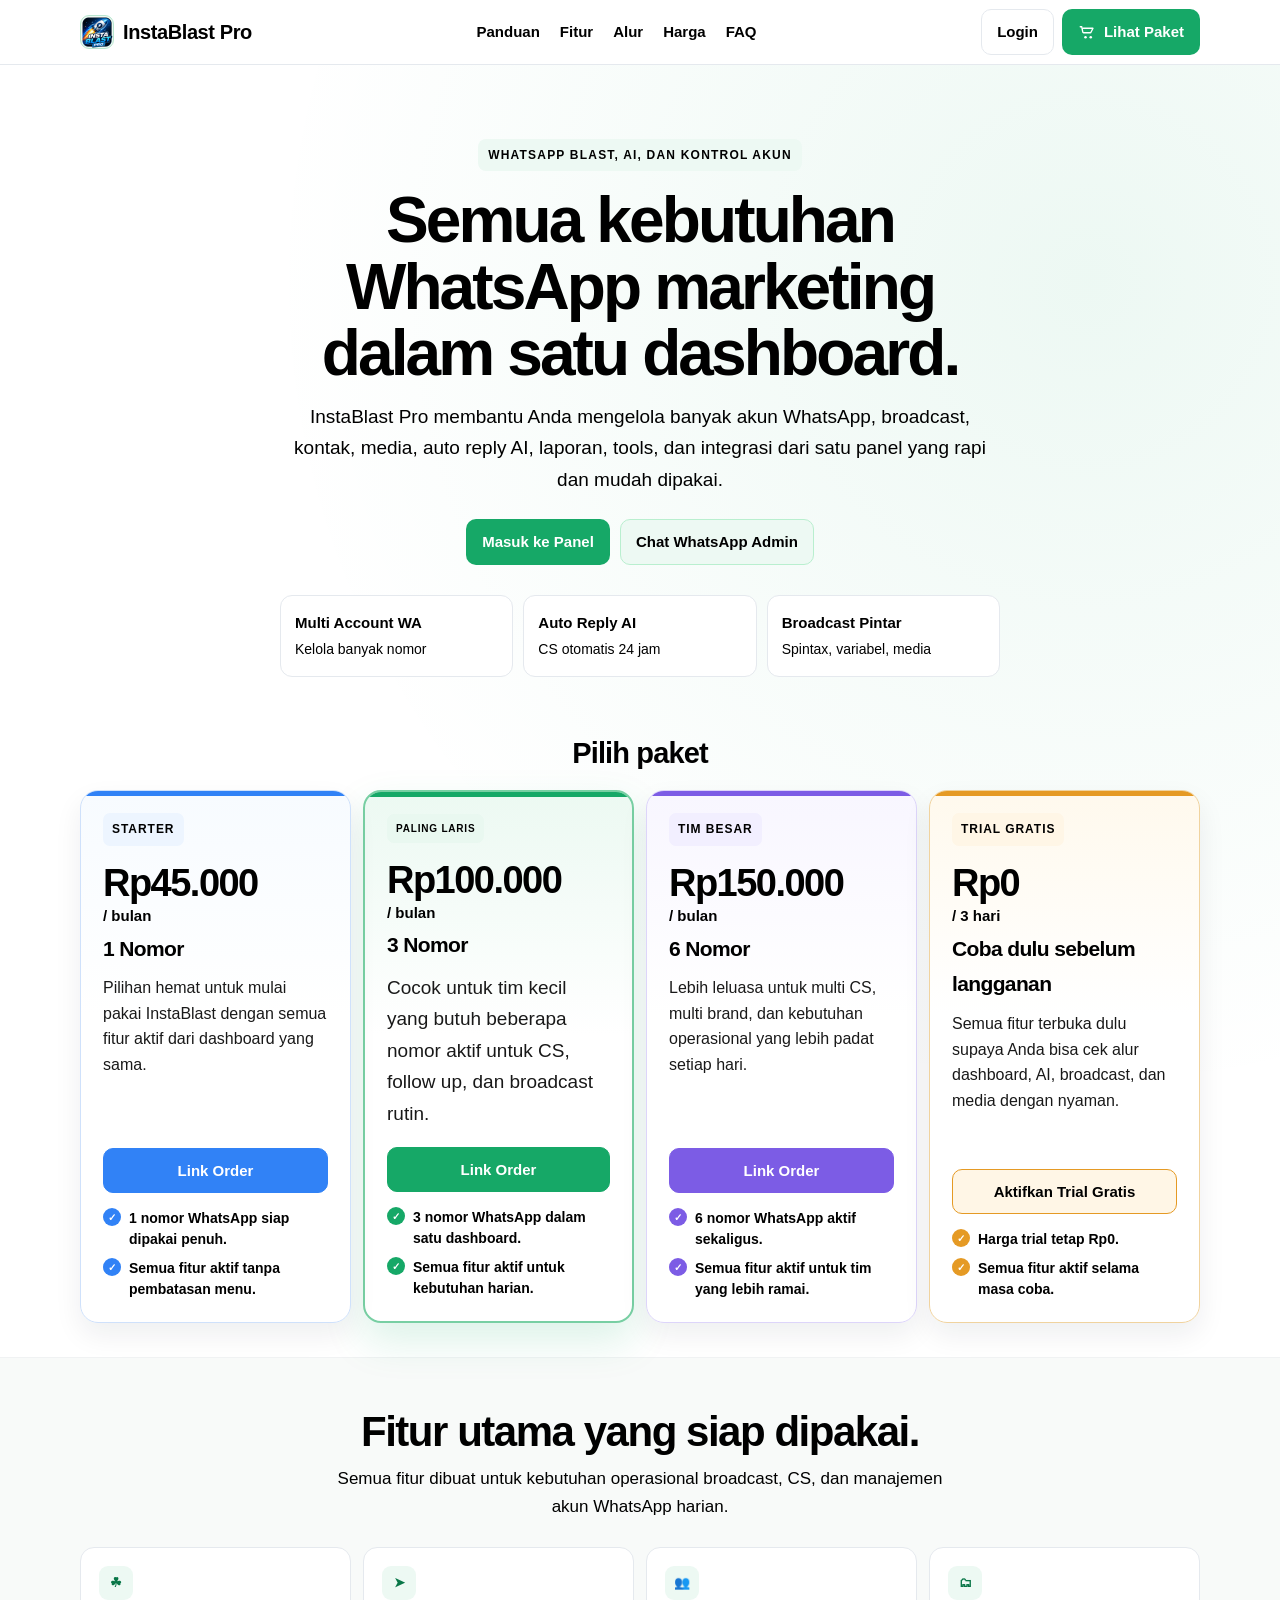
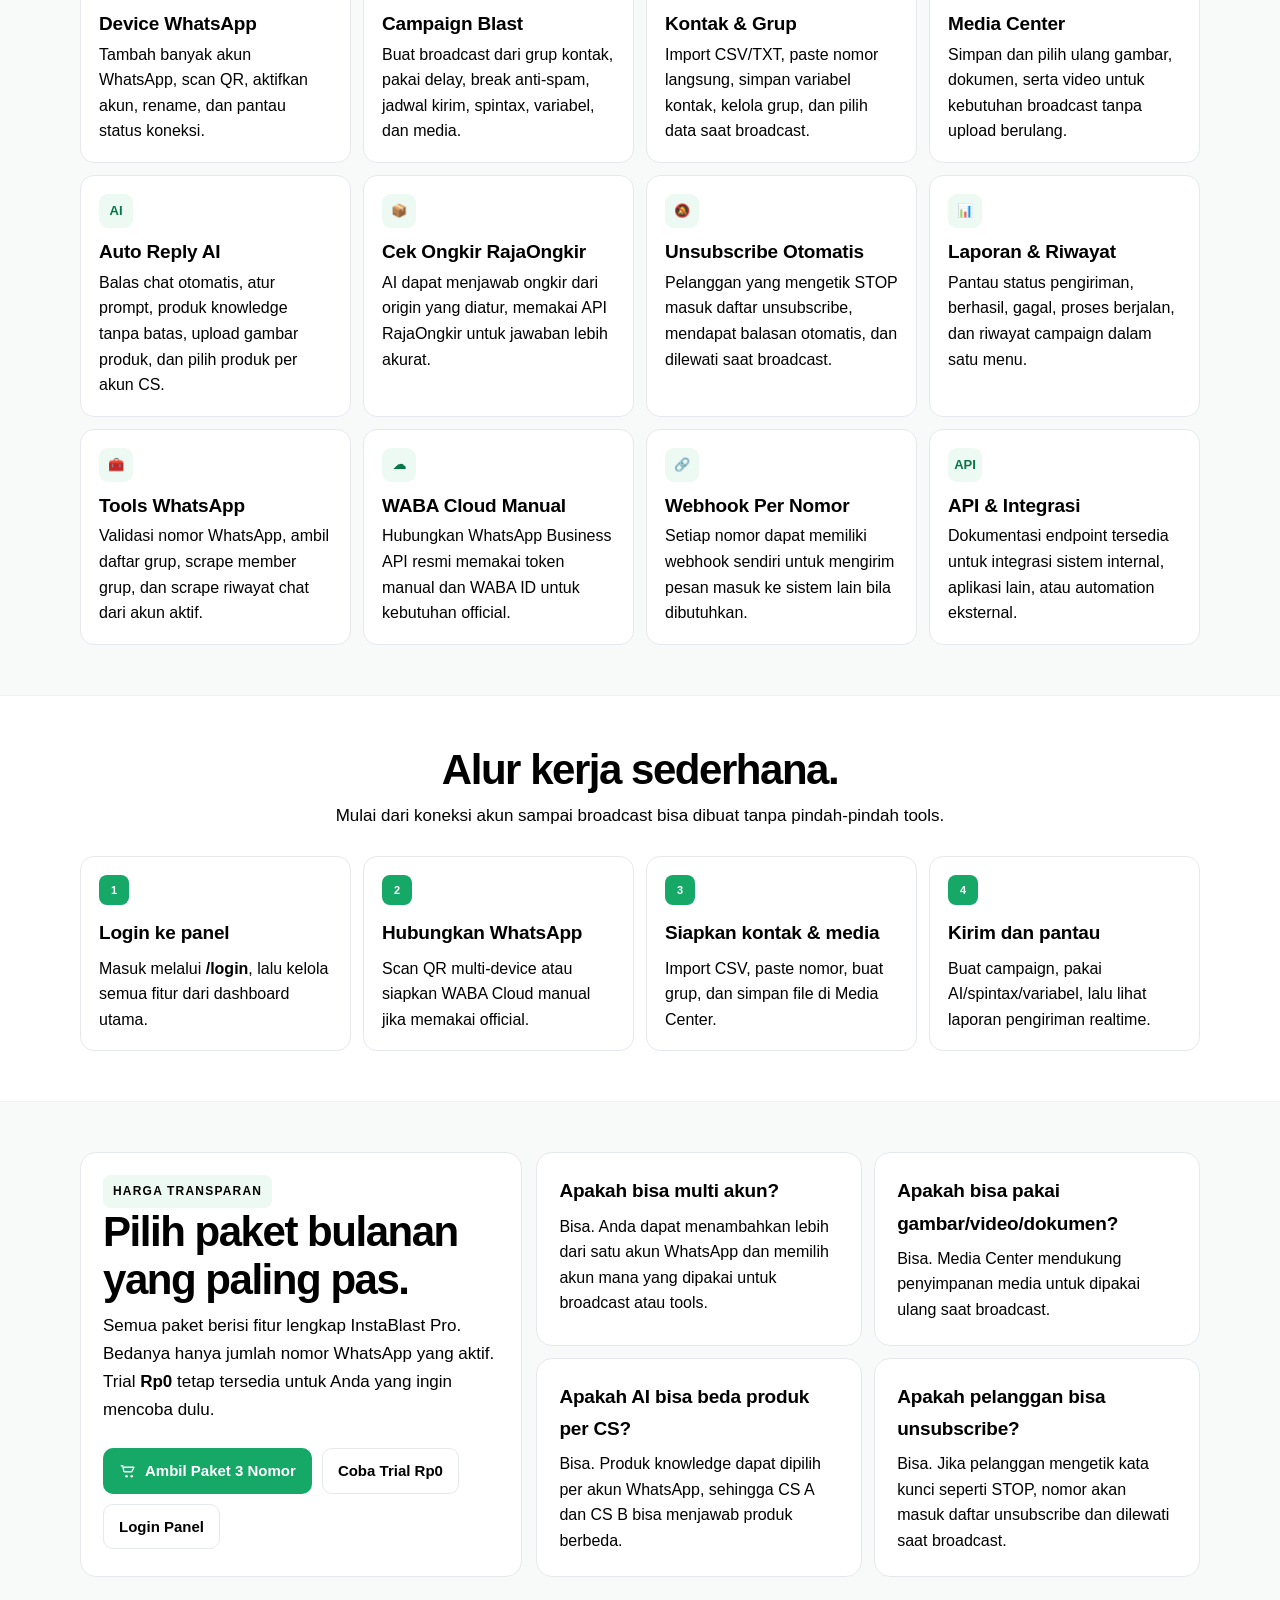
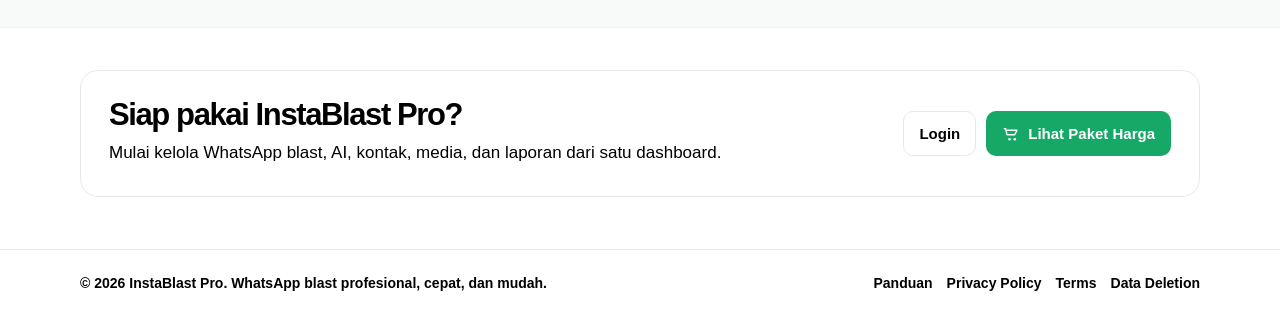
==== commit 1144eff5: "increase landing page text readability" ====
--- a/views/landing.html
+++ b/views/landing.html
@@ -1560,6 +1560,233 @@
 
       .cta .hero-actions {
         width: 100%;
+      }
+    }
+
+    /* ===== Landing readability override ===== */
+    :root {
+      --ink: #000000;
+      --muted: #000000;
+    }
+
+    body {
+      color: #000000;
+      font-size: 17px;
+      line-height: 1.7;
+    }
+
+    .nav-links,
+    .brand-title,
+    .brand-sub,
+    .eyebrow,
+    .hero h1,
+    .hero p,
+    .mini-badge,
+    .mini-badge span,
+    .hero-pricing-stack::before,
+    .offer-chip,
+    .offer-price,
+    .offer-price small,
+    .offer-title,
+    .offer-copy,
+    .offer-point,
+    .section-title,
+    .section-copy,
+    .pricing-info h2,
+    .pricing-info p,
+    .feature-card h3,
+    .feature-card p,
+    .faq-card h3,
+    .faq-card p,
+    .step-card h3,
+    .step-card p,
+    .cta h2,
+    .cta p,
+    .footer,
+    .footer a {
+      color: #000000 !important;
+    }
+
+    .brand-title {
+      font-size: 20px;
+    }
+
+    .nav-links {
+      font-size: 15px;
+      font-weight: 750;
+    }
+
+    .btn {
+      font-size: 15px;
+    }
+
+    .hero h1 {
+      font-size: clamp(42px, 5.4vw, 64px);
+      line-height: 1.04;
+    }
+
+    .hero p {
+      max-width: 720px;
+      font-size: 19px;
+      font-weight: 500;
+    }
+
+    .eyebrow {
+      font-size: 12px;
+    }
+
+    .mini-badge {
+      font-size: 15px;
+    }
+
+    .mini-badge span {
+      font-size: 14px;
+      font-weight: 500;
+    }
+
+    .hero-pricing-stack::before {
+      font-size: 29px;
+      font-weight: 850;
+    }
+
+    .offer-chip {
+      font-size: 12px;
+    }
+
+    .offer-price,
+    .starter-card .offer-price,
+    .team-card .offer-price,
+    .trial-card .offer-price {
+      font-size: 38px;
+      font-weight: 900;
+    }
+
+    .offer-price small,
+    .starter-card .offer-price small,
+    .team-card .offer-price small,
+    .trial-card .offer-price small,
+    .offer-card.featured .offer-price small {
+      font-size: 15px;
+      font-weight: 750;
+    }
+
+    .offer-title,
+    .starter-card .offer-title,
+    .team-card .offer-title,
+    .trial-card .offer-title {
+      font-size: 21px;
+      font-weight: 850;
+    }
+
+    .offer-copy,
+    .starter-card .offer-copy,
+    .team-card .offer-copy,
+    .trial-card .offer-copy {
+      font-size: 16px;
+      font-weight: 500;
+    }
+
+    .offer-point {
+      font-size: 14px;
+      font-weight: 650;
+    }
+
+    .section-title,
+    .pricing-info h2 {
+      font-size: clamp(34px, 3.4vw, 42px);
+      font-weight: 850;
+    }
+
+    .section-copy,
+    .pricing-info p {
+      font-size: 17px;
+      font-weight: 500;
+    }
+
+    .feature-card h3,
+    .faq-card h3,
+    .step-card h3 {
+      font-size: 19px;
+      font-weight: 850;
+    }
+
+    .feature-card p,
+    .faq-card p,
+    .step-card p {
+      font-size: 16px;
+      font-weight: 500;
+    }
+
+    .cta {
+      background: #ffffff;
+      border: 1px solid var(--line);
+    }
+
+    .cta h2 {
+      font-size: 31px;
+      font-weight: 850;
+    }
+
+    .cta p {
+      font-size: 17px;
+      font-weight: 500;
+    }
+
+    .footer {
+      font-size: 14px;
+      font-weight: 600;
+    }
+
+    .btn-primary,
+    .btn-checkout,
+    .offer-card .offer-link {
+      color: #ffffff !important;
+    }
+
+    .btn-light,
+    .btn-wa,
+    .trial-card .offer-link {
+      color: #000000 !important;
+    }
+
+    @media (max-width: 720px) {
+      body {
+        font-size: 16px;
+      }
+
+      .nav-actions .btn {
+        font-size: 13px;
+      }
+
+      .hero h1 {
+        font-size: 39px;
+      }
+
+      .hero p {
+        font-size: 16px;
+      }
+
+      .hero-pricing-stack::before {
+        font-size: 26px;
+      }
+
+      .offer-price,
+      .starter-card .offer-price,
+      .team-card .offer-price,
+      .trial-card .offer-price {
+        font-size: 34px;
+      }
+
+      .offer-copy,
+      .feature-card p,
+      .faq-card p,
+      .step-card p {
+        font-size: 15px;
+      }
+
+      .section-title,
+      .pricing-info h2 {
+        font-size: 31px;
       }
     }
   </style>
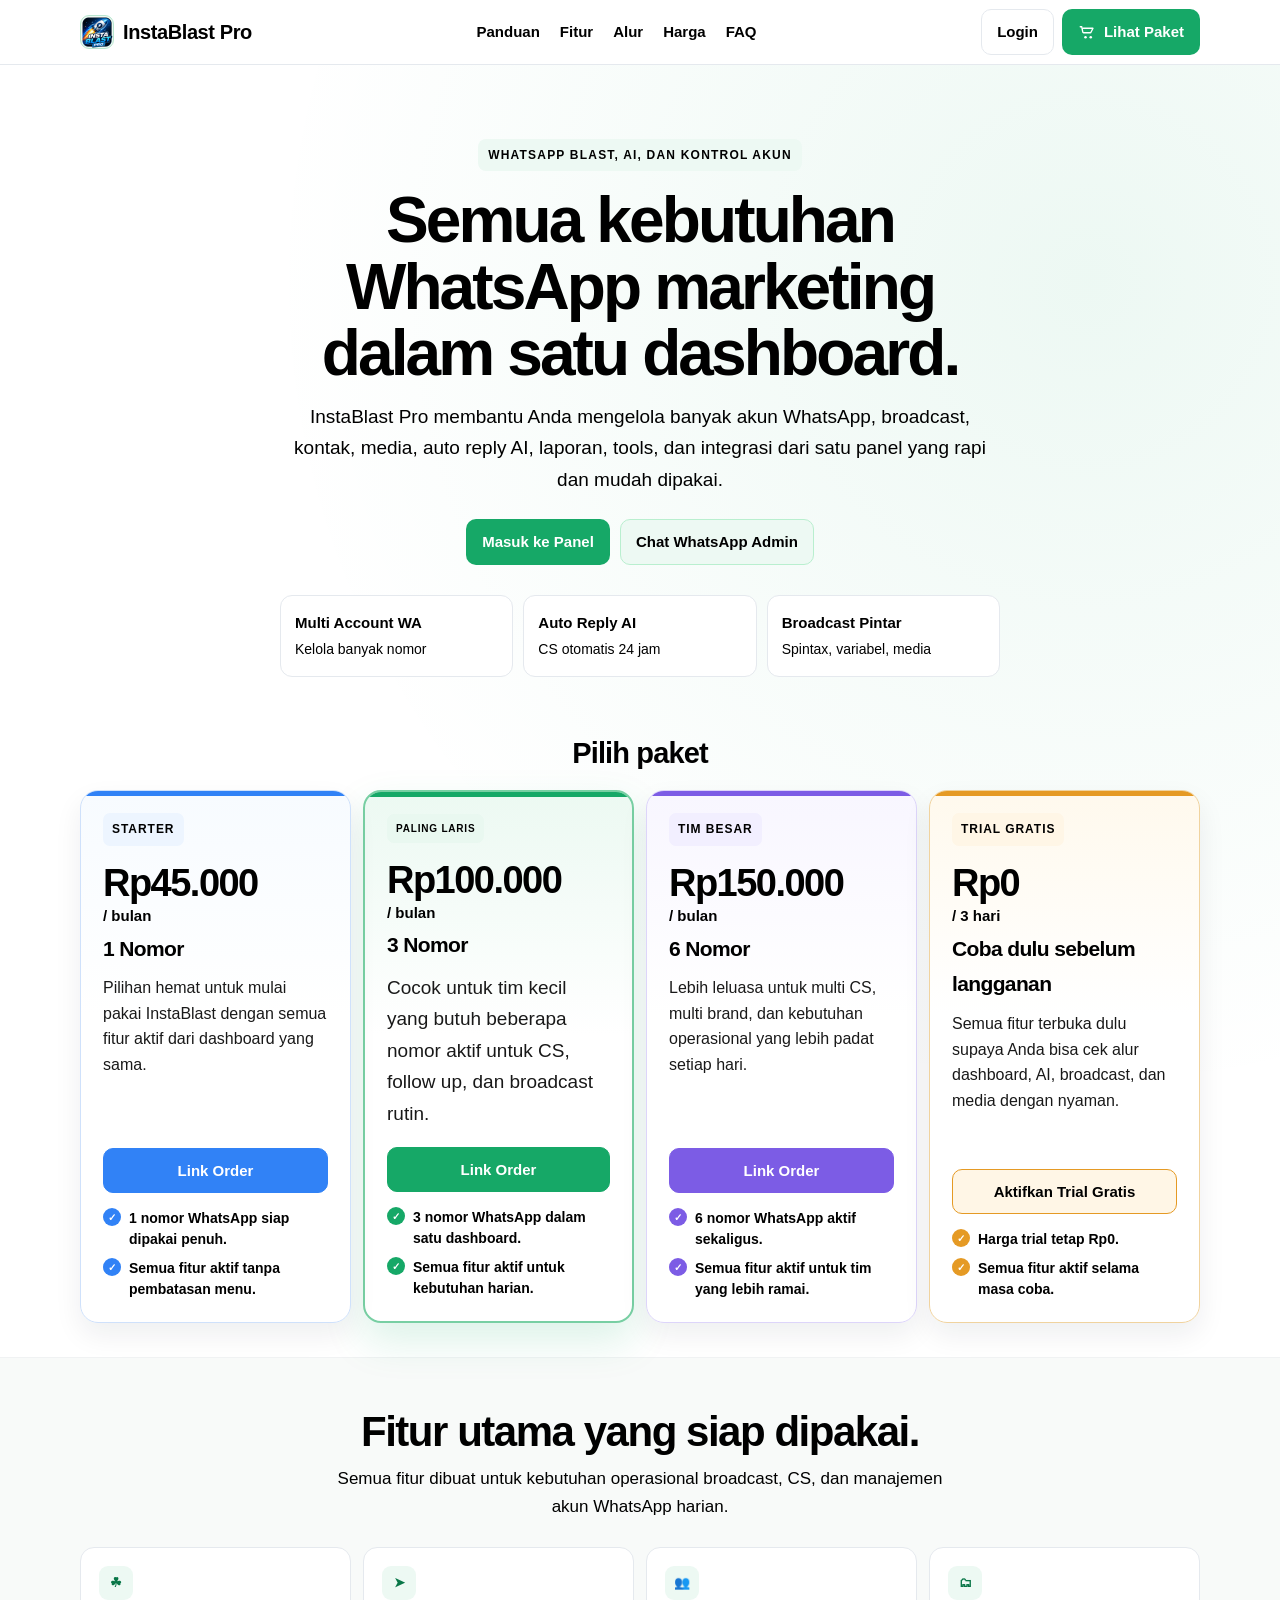
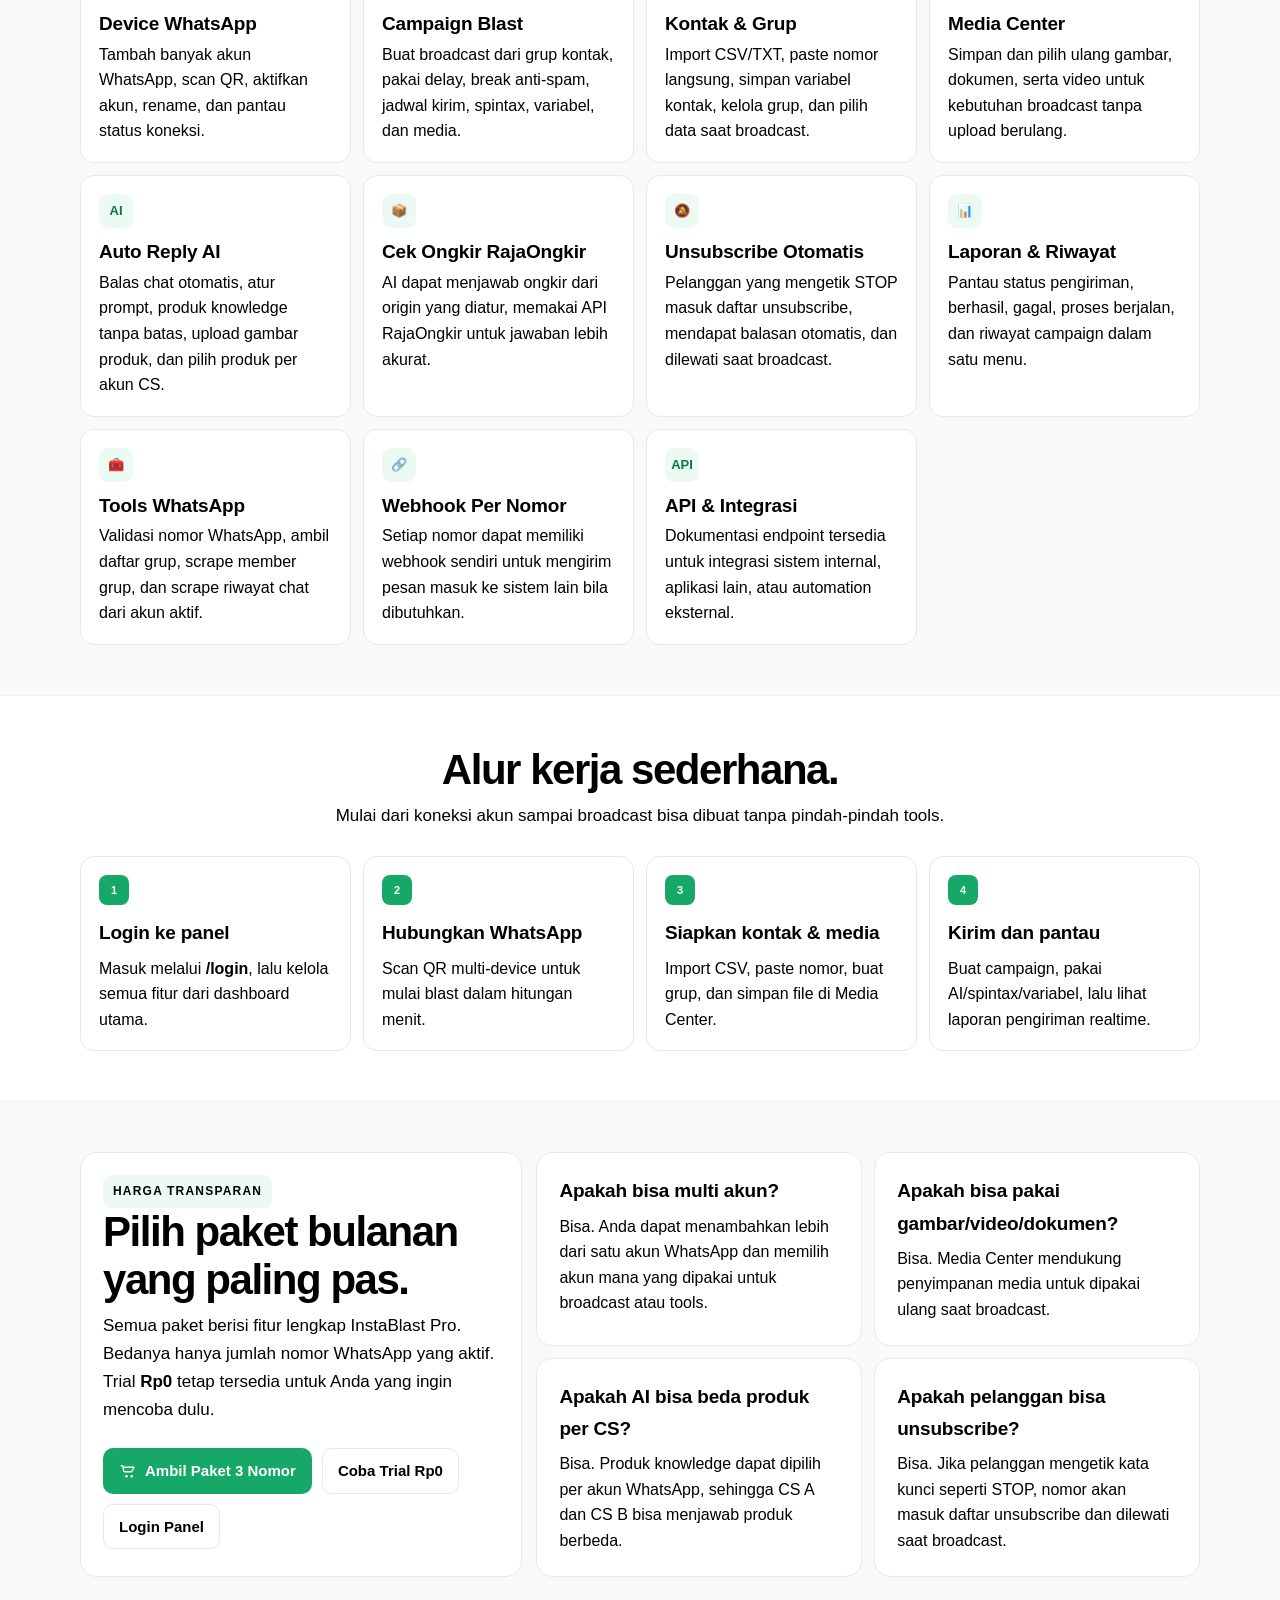
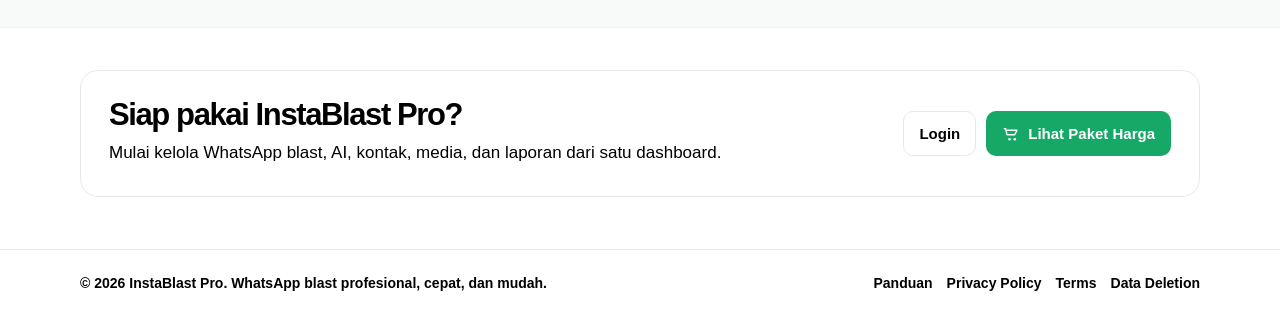
==== commit 187d6b82: "feat: replace NVIDIA AI with Cosmic MCP (chat_text + analyze_image); remove WABA features - Auto-rep" ====
--- a/views/landing.html
+++ b/views/landing.html
@@ -1916,7 +1916,6 @@
           <article class="feature-card"><div class="feature-icon">🔕</div><h3>Unsubscribe Otomatis</h3><p>Pelanggan yang mengetik STOP masuk daftar unsubscribe, mendapat balasan otomatis, dan dilewati saat broadcast.</p></article>
           <article class="feature-card"><div class="feature-icon">📊</div><h3>Laporan & Riwayat</h3><p>Pantau status pengiriman, berhasil, gagal, proses berjalan, dan riwayat campaign dalam satu menu.</p></article>
           <article class="feature-card"><div class="feature-icon">🧰</div><h3>Tools WhatsApp</h3><p>Validasi nomor WhatsApp, ambil daftar grup, scrape member grup, dan scrape riwayat chat dari akun aktif.</p></article>
-          <article class="feature-card"><div class="feature-icon">☁</div><h3>WABA Cloud Manual</h3><p>Hubungkan WhatsApp Business API resmi memakai token manual dan WABA ID untuk kebutuhan official.</p></article>
           <article class="feature-card"><div class="feature-icon">🔗</div><h3>Webhook Per Nomor</h3><p>Setiap nomor dapat memiliki webhook sendiri untuk mengirim pesan masuk ke sistem lain bila dibutuhkan.</p></article>
           <article class="feature-card"><div class="feature-icon">API</div><h3>API & Integrasi</h3><p>Dokumentasi endpoint tersedia untuk integrasi sistem internal, aplikasi lain, atau automation eksternal.</p></article>
         </div>
@@ -1931,7 +1930,7 @@
         </div>
         <div class="workflow">
           <article class="step-card"><h3>Login ke panel</h3><p>Masuk melalui <strong>/login</strong>, lalu kelola semua fitur dari dashboard utama.</p></article>
-          <article class="step-card"><h3>Hubungkan WhatsApp</h3><p>Scan QR multi-device atau siapkan WABA Cloud manual jika memakai official.</p></article>
+          <article class="step-card"><h3>Hubungkan WhatsApp</h3><p>Scan QR multi-device untuk mulai blast dalam hitungan menit.</p></article>
           <article class="step-card"><h3>Siapkan kontak & media</h3><p>Import CSV, paste nomor, buat grup, dan simpan file di Media Center.</p></article>
           <article class="step-card"><h3>Kirim dan pantau</h3><p>Buat campaign, pakai AI/spintax/variabel, lalu lihat laporan pengiriman realtime.</p></article>
         </div>
